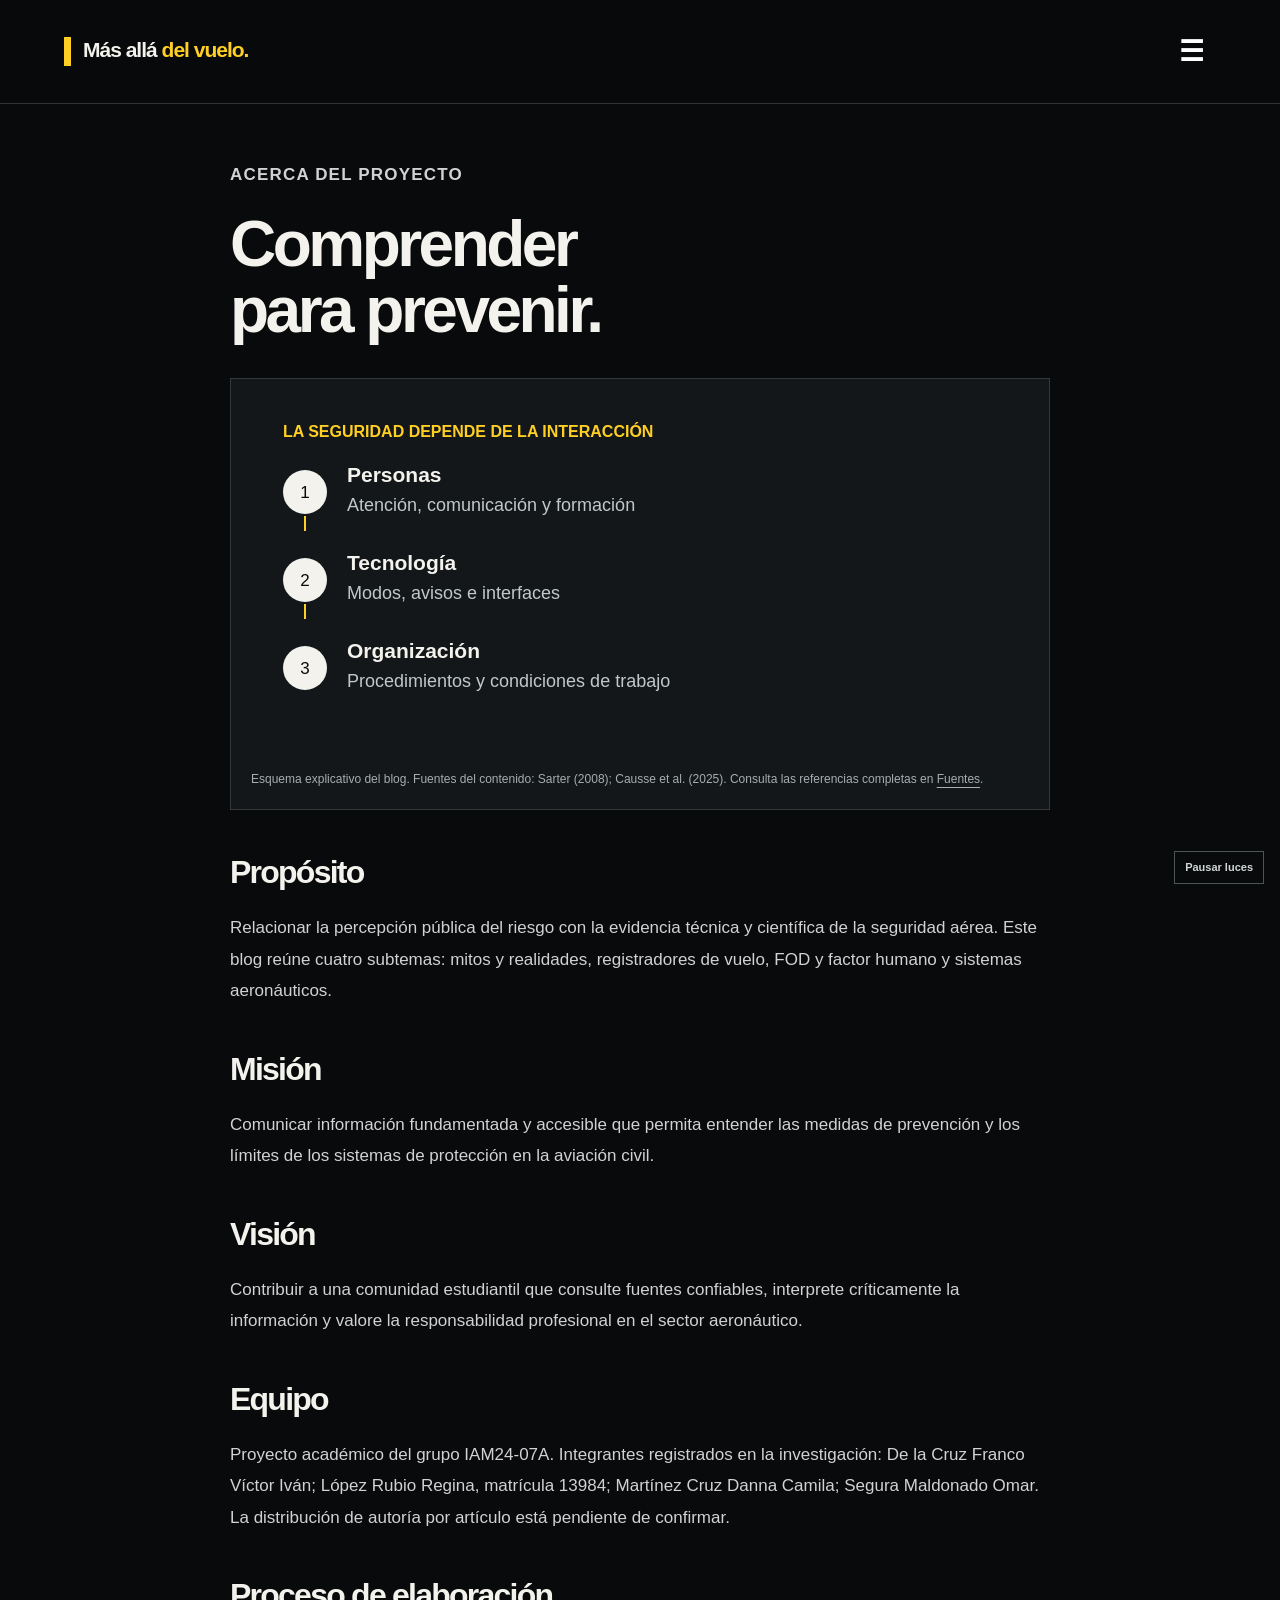
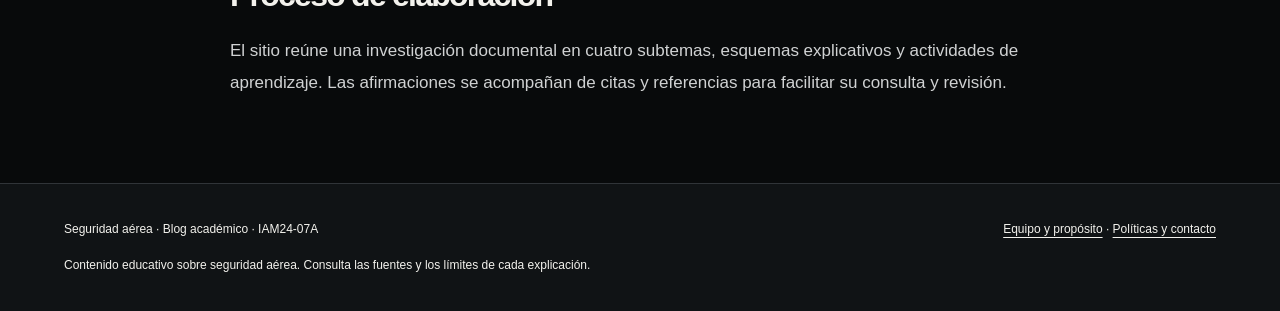
==== acerca.html @ 56900ea2 "Publica nueva base editorial de seguridad aérea con fotografías, actividades e infografía ilustrada" ====
<!doctype html><html lang="es"><head><meta charset="utf-8"><meta name="viewport" content="width=device-width, initial-scale=1"><meta name="description" content="Blog académico sobre seguridad aérea: mitos, registradores, FOD y factor humano."><title>Equipo y propósito · Más allá del vuelo</title><link rel="stylesheet" href="estilos.css"></head><body><div class="ambient" aria-hidden="true"><i style="--left:0%;--duration:17s;--delay:-0s"></i><i style="--left:37%;--duration:18s;--delay:-2s"></i><i style="--left:74%;--duration:19s;--delay:-4s"></i><i style="--left:11%;--duration:20s;--delay:-6s"></i><i style="--left:48%;--duration:21s;--delay:-8s"></i><i style="--left:85%;--duration:22s;--delay:-10s"></i><i style="--left:22%;--duration:23s;--delay:-12s"></i><i style="--left:59%;--duration:24s;--delay:-14s"></i><i style="--left:96%;--duration:25s;--delay:-16s"></i><i style="--left:33%;--duration:17s;--delay:-18s"></i><i style="--left:70%;--duration:18s;--delay:-20s"></i><i style="--left:7%;--duration:19s;--delay:-22s"></i><i style="--left:44%;--duration:20s;--delay:-24s"></i><i style="--left:81%;--duration:21s;--delay:-26s"></i><i style="--left:18%;--duration:22s;--delay:-28s"></i><i style="--left:55%;--duration:23s;--delay:-30s"></i><i style="--left:92%;--duration:24s;--delay:-32s"></i><i style="--left:29%;--duration:25s;--delay:-34s"></i><i style="--left:66%;--duration:17s;--delay:-36s"></i><i style="--left:3%;--duration:18s;--delay:-38s"></i><i style="--left:40%;--duration:19s;--delay:-40s"></i><i style="--left:77%;--duration:20s;--delay:-42s"></i><i style="--left:14%;--duration:21s;--delay:-44s"></i><i style="--left:51%;--duration:22s;--delay:-46s"></i></div><button class="motion-toggle" type="button" aria-pressed="false">Pausar luces</button><a class="skip" href="#contenido">Saltar al contenido</a><div class="top"><header class="wrap"><a class="brand" href="index.html">Más allá<span> del vuelo.</span></a><button class="menu-open" type="button" aria-expanded="false" aria-controls="menu-global" aria-label="Abrir menú">☰</button><dialog id="menu-global" aria-label="Explorar el blog"><button type="button" class="menu-close" aria-label="Cerrar menú">×</button><p class="eyebrow">Explorar / Seguridad aérea</p><nav><a href="index.html">Inicio</a><a href="mitos.html">Mitos y realidades</a><a href="registradores.html">Caja negra</a><a href="fod.html">Prevención de FOD</a><a href="factor-humano.html">Factor humano y sistemas</a><a href="infografia.html">Infografía</a><a href="actividades.html">Actividades</a><a href="fuentes.html">Fuentes</a><a href="acerca.html">Equipo y propósito</a><a href="contacto.html">Contacto</a></nav></dialog></header></div><main id="contenido" class="wrap"><div class="reading"><p class="eyebrow">Acerca del proyecto</p><h1>Comprender<br>para prevenir.</h1><figure class="diagram"><img src="factor-humano-esquema.svg" alt="LA SEGURIDAD DEPENDE DE LA INTERACCIÓN: Personas: Atención, comunicación y formación. Tecnología: Modos, avisos e interfaces. Organización: Procedimientos y condiciones de trabajo." width="760" height="350"><figcaption>Esquema explicativo del blog. Fuentes del contenido: Sarter (2008); Causse et al. (2025). Consulta las referencias completas en <a href="fuentes.html">Fuentes</a>.</figcaption></figure><h2>Propósito</h2><p>Relacionar la percepción pública del riesgo con la evidencia técnica y científica de la seguridad aérea. Este blog reúne cuatro subtemas: mitos y realidades, registradores de vuelo, FOD y factor humano y sistemas aeronáuticos.</p><h2>Misión</h2><p>Comunicar información fundamentada y accesible que permita entender las medidas de prevención y los límites de los sistemas de protección en la aviación civil.</p><h2>Visión</h2><p>Contribuir a una comunidad estudiantil que consulte fuentes confiables, interprete críticamente la información y valore la responsabilidad profesional en el sector aeronáutico.</p><h2>Equipo</h2><p>Proyecto académico del grupo IAM24-07A. Integrantes registrados en la investigación: De la Cruz Franco Víctor Iván; López Rubio Regina, matrícula 13984; Martínez Cruz Danna Camila; Segura Maldonado Omar. La distribución de autoría por artículo está pendiente de confirmar.</p><h2>Proceso de elaboración</h2><p>El sitio reúne una investigación documental en cuatro subtemas, esquemas explicativos y actividades de aprendizaje. Las afirmaciones se acompañan de citas y referencias para facilitar su consulta y revisión.</p></div></main><footer><div class="wrap row"><span>Seguridad aérea · Blog académico · IAM24-07A</span><div><a href="acerca.html">Equipo y propósito</a> · <a href="politicas.html">Políticas y contacto</a></div></div><div class="wrap">Contenido educativo sobre seguridad aérea. Consulta las fuentes y los límites de cada explicación.</div></footer><script src="interaccion.js" defer></script></body></html>
---- estilos.css ----
:root{--ink:#142d3e;--paper:#f7f5ef;--accent:#a3442c;--line:#d7d8d2}*{box-sizing:border-box}html{scroll-behavior:smooth}body{margin:0;background:var(--paper);color:var(--ink);font-family:Arial,sans-serif;line-height:1.75}a{color:inherit;text-underline-offset:4px}a:hover{color:var(--accent)}a:focus-visible,button:focus-visible,summary:focus-visible{outline:3px solid var(--accent);outline-offset:5px}.wrap{width:min(1180px,90%);margin:auto}.top{background:var(--paper);border-top:6px solid var(--ink);border-bottom:1px solid var(--line)}header{display:flex;align-items:center;justify-content:space-between;gap:30px;padding:23px 0}.brand{font:bold 24px Georgia,serif;text-decoration:none;white-space:nowrap}.brand span{color:var(--accent)}nav{display:flex;gap:22px;flex-wrap:wrap;font-size:14px}nav a{text-decoration:none}.hero{display:grid;grid-template-columns:1.15fr 1fr;align-items:center;gap:60px;padding:75px 0}.eyebrow,.meta,.articlemeta{font-size:12px;letter-spacing:.07em}.eyebrow{text-transform:uppercase;color:var(--accent);font-weight:bold}h1,h2,h3{font-family:Georgia,serif;font-weight:normal;line-height:1.13;letter-spacing:-.035em}h1{font-size:clamp(42px,5.8vw,78px);margin:22px 0}h2{font-size:clamp(30px,4vw,46px);margin:22px 0}h3{font-size:29px}.lead{font-size:20px;line-height:1.65;max-width:660px}.btn,button{display:inline-block;border:1px solid var(--ink);background:var(--ink);color:white;padding:12px 20px;text-decoration:none;cursor:pointer;font:inherit}.btn:hover,button:hover{background:var(--accent);color:white;border-color:var(--accent)}.hero-art{background:var(--ink);padding:30px;color:white;border-radius:50% 50% 3px 3px}.hero-art .eyebrow{color:#efb293}.hero-art svg{width:100%;height:auto}.section{padding:55px 0;border-top:1px solid var(--line)}.sectionhead,.row{display:flex;justify-content:space-between;gap:20px;align-items:center}.grid{display:grid;grid-template-columns:repeat(2,1fr);gap:24px}.story{padding:30px;border:1px solid var(--line);background:#fffefa;position:relative}.story h3 a{text-decoration:none}.story .meta{color:var(--accent)}.story p{max-width:450px}.split{display:grid;grid-template-columns:1fr 1fr;gap:70px}.reading{max-width:800px;margin:55px auto 85px}.reading h1{font-size:clamp(40px,5vw,65px)}.reading h2{font-size:32px;margin-top:44px}.reading p{font-size:17px}.articlemeta{padding:15px 0;border-block:1px solid var(--line);color:#50616b}.back{font-size:14px}.diagram{margin:35px 0;background:#eeede5;padding:20px}.diagram svg{width:100%;height:auto;display:block}.caption,figcaption{font-size:12px!important;line-height:1.6;color:#50616b;margin-top:12px}.note{border-left:3px solid var(--accent);padding:15px 20px;background:#eeede5}.exercise,.learning{border:1px solid var(--line);padding:25px;margin:35px 0;background:#fffefa}.exercise label{display:block;padding:12px 0;border-bottom:1px solid var(--line);cursor:pointer}.exercise input{margin-right:10px}.exercise button{margin-top:20px}.feedback{min-height:28px;font-weight:bold}.share{display:flex;gap:12px;align-items:center;flex-wrap:wrap;margin:30px 0}.share button{font-size:14px;padding:8px 14px}.share-status{font-size:13px}footer{border-top:1px solid var(--line);padding:35px 0;background:#e9ebe5;font-size:12px}footer .wrap+.wrap{margin-top:15px}.skip{position:absolute;top:-100px}.skip:focus{top:10px;background:white;padding:10px;z-index:20}img{max-width:100%;height:auto}details{padding:16px;border-bottom:1px solid var(--line)}summary{cursor:pointer;font-weight:bold}.infographic{display:block;width:min(100%,800px);margin:auto}table{width:100%;border-collapse:collapse}td,th{text-align:left;padding:12px;border-bottom:1px solid var(--line)}@media(max-width:750px){header{display:block}nav{margin-top:18px;gap:14px}.hero,.split{grid-template-columns:1fr;gap:30px}.hero{padding:35px 0}.hero-art{max-width:460px;width:100%;margin:auto}.grid{grid-template-columns:1fr}.sectionhead,.row{align-items:flex-start;flex-direction:column}.reading{margin-top:30px}.reading p{font-size:16px}.diagram{padding:10px;margin-inline:0}h1{overflow-wrap:anywhere}.story{padding:24px}}@media(prefers-reduced-motion:reduce){html{scroll-behavior:auto}}
/* Edición nocturna */
:root{--ink:#f3f2ed;--paper:#080a0b;--accent:#ffcf24;--line:#303438}body{background:var(--paper);color:var(--ink)}.top{border-top-color:var(--accent);background:#080a0bed;position:relative;z-index:3}.brand{font-family:Arial,sans-serif;font-size:22px;letter-spacing:-1px}.brand:before{content:'';display:inline-block;width:7px;height:29px;background:var(--accent);vertical-align:middle;margin-right:12px}.brand span{color:#ffcf24}h1,h2,h3{font-family:Arial,sans-serif;font-weight:800;letter-spacing:-.055em}h1{line-height:1.02}nav a:hover{color:var(--accent)}.hero{min-height:650px;position:relative}.hero-art{background:radial-gradient(ellipse,#252b28 0,#0c1114 70%);border:1px solid #373b36;border-radius:0;overflow:hidden;position:relative}.hero-art:before{content:'';position:absolute;inset:20px;border:1px solid #ffcf242b;pointer-events:none}.hero-art svg{filter:drop-shadow(0 0 18px #ffcf2425)}.hero-art .eyebrow{color:var(--accent)}.lead{color:#c7c9c9}.story{background:#101315;border-color:#303438;border-top:3px solid #ffcf24;transition:transform .25s,background .25s}.story:hover{transform:translateY(-5px);background:#191d20}.story h3{font-size:32px}.story .meta{color:var(--accent)}.btn,button{background:var(--accent);border-color:var(--accent);color:#0b0d0e;font-weight:bold}.btn:hover,button:hover{background:#ffe486;border-color:#ffe486;color:#080a0b}.reading h1{max-width:800px}.reading p{color:#d0d2d3}.articlemeta,.caption,figcaption{color:#a7adb0!important}.diagram{background:#131719;border:1px solid #343a3c}.note{background:#161a1c;border-color:var(--accent)}.learning,.exercise{background:#111517;border-color:#343a3c}.exercise label{border-color:#343a3c}input{accent-color:var(--accent)}fieldset{border:0;padding:0}legend{font-weight:bold;font-size:19px;margin-bottom:16px}.feedback{color:var(--accent)!important}footer{background:#101315}.sectionhead .meta{color:#a7adb0}.skip:focus{background:#111;color:#fff}.ambient{position:fixed;inset:0;pointer-events:none;z-index:0;overflow:hidden}.ambient i{position:absolute;bottom:-20px;width:3px;height:3px;border-radius:50%;background:#ffcf24;box-shadow:0 0 12px #ffcf24;opacity:0;animation:drift var(--duration) linear infinite;animation-delay:var(--delay);left:var(--left)}main,footer{position:relative;z-index:1}.motion-toggle{font-size:11px;padding:6px 10px;background:transparent;color:#d2d6d7;border:1px solid #4d5457;position:fixed;bottom:16px;right:16px;z-index:10}.motion-paused .ambient i{animation-play-state:paused}.motion-paused .ambient{opacity:.15}@keyframes drift{0%{transform:translate(0,0);opacity:0}15%{opacity:.5}80%{opacity:.25}100%{transform:translate(60px,-110vh);opacity:0}}@media(prefers-reduced-motion:reduce){.ambient{display:none}.story{transition:none}.story:hover{transform:none}}@media(max-width:750px){.hero{min-height:0}.brand{font-size:21px}.hero-art{padding:22px}.motion-toggle{bottom:9px;right:9px}.reading h1{font-size:42px}}

/* Portada editorial y navegación de la nueva publicación */
.top{border-top:0;border-bottom:1px solid #333}.brand{font-size:21px}.menu-open{background:none;color:#fff;border:0;font-size:28px;padding:4px 12px}.menu-close{position:absolute;right:30px;top:16px;background:none;color:white;border:0;font-size:44px}dialog{margin:0;width:100vw;max-width:none;height:100dvh;max-height:none;border:0;background:#050505;color:white;padding:80px max(6vw,24px);overflow:auto}dialog::backdrop{background:#000}dialog nav{display:flex;flex-direction:column;align-items:flex-start;gap:15px;margin-top:28px}dialog nav a{font-size:clamp(21px,3vw,36px);text-transform:uppercase;letter-spacing:.09em;font-weight:bold;line-height:1.35}body.menu-active{overflow:hidden}.editorial-intro{text-align:center;padding:60px 15px 45px;max-width:850px;margin:auto}.editorial-intro h1{font-size:clamp(42px,6vw,76px);letter-spacing:.02em;text-transform:uppercase}.editorial-intro .lead{margin:20px auto}.yellow-rule{height:5px;width:75px;background:#ffcf24;margin:30px auto}.feature-image{width:100%;height:clamp(280px,45vw,570px);object-fit:cover;display:block}.cover-photo{margin:0}.cover-photo figcaption{padding:8px 0}.stories{display:grid;grid-template-columns:1fr 1fr;gap:50px 35px;padding:40px 0 65px}.news-story{border-bottom:1px solid #333;padding-bottom:25px}.news-story img{display:block;width:100%;height:290px;object-fit:cover}.news-story h2{font-size:32px;line-height:1.2}.news-story h2 a{text-decoration:none}.news-story .eyebrow{margin-top:20px}.read-link{font-size:13px;font-weight:bold;text-transform:uppercase;letter-spacing:.2em}.photo-credit{font-size:11px!important;color:#a8adae!important}.article-photo{margin:25px 0}.article-photo img{width:100%;max-height:470px;object-fit:cover}.feature-banner{background:#ffcf24;color:#080a0b;padding:28px;margin:35px 0}.feature-banner h2{margin:0;font-size:30px}.feature-banner p{margin-bottom:0}.ambient i{opacity:.12}.reading{max-width:820px}.reading p{line-height:1.85}@media(max-width:700px){.stories{grid-template-columns:1fr;gap:38px}.news-story img{height:250px}.editorial-intro{padding:40px 0 20px}.editorial-intro h1{font-size:40px}.news-story h2{font-size:29px}dialog{padding-top:85px}.feature-image{height:290px}}
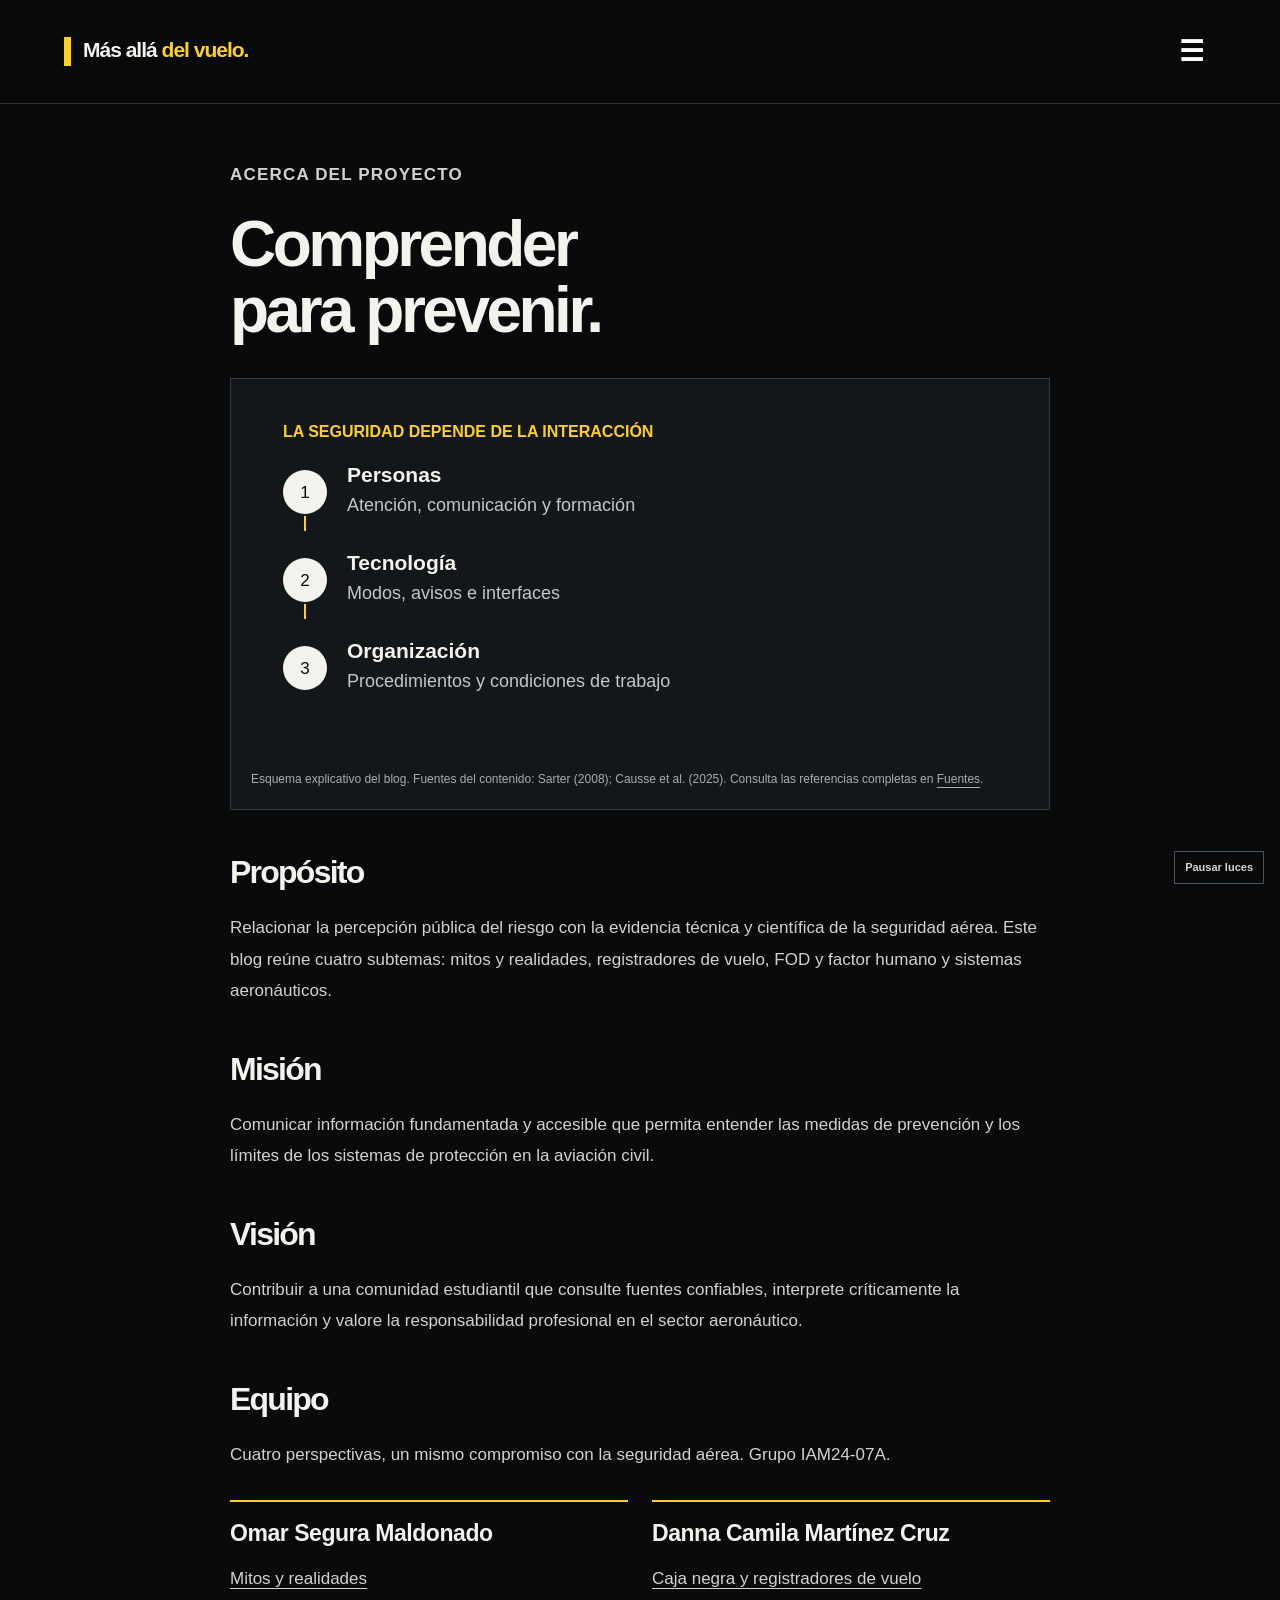
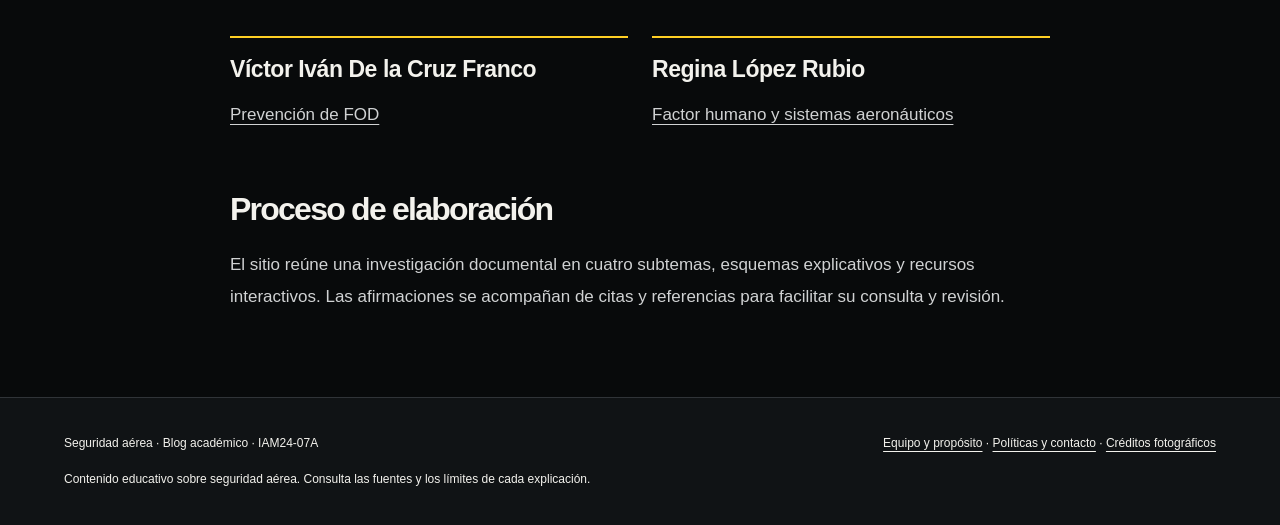
==== commit bfaaf91c: "Ajusta autoría, equipo y pies editoriales; retira Forms y ejercicios y ordena compartir" ====
--- a/acerca.html
+++ b/acerca.html
@@ -1 +1 @@
-<!doctype html><html lang="es"><head><meta charset="utf-8"><meta name="viewport" content="width=device-width, initial-scale=1"><meta name="description" content="Blog académico sobre seguridad aérea: mitos, registradores, FOD y factor humano."><title>Equipo y propósito · Más allá del vuelo</title><link rel="stylesheet" href="estilos.css"></head><body><div class="ambient" aria-hidden="true"><i style="--left:0%;--duration:17s;--delay:-0s"></i><i style="--left:37%;--duration:18s;--delay:-2s"></i><i style="--left:74%;--duration:19s;--delay:-4s"></i><i style="--left:11%;--duration:20s;--delay:-6s"></i><i style="--left:48%;--duration:21s;--delay:-8s"></i><i style="--left:85%;--duration:22s;--delay:-10s"></i><i style="--left:22%;--duration:23s;--delay:-12s"></i><i style="--left:59%;--duration:24s;--delay:-14s"></i><i style="--left:96%;--duration:25s;--delay:-16s"></i><i style="--left:33%;--duration:17s;--delay:-18s"></i><i style="--left:70%;--duration:18s;--delay:-20s"></i><i style="--left:7%;--duration:19s;--delay:-22s"></i><i style="--left:44%;--duration:20s;--delay:-24s"></i><i style="--left:81%;--duration:21s;--delay:-26s"></i><i style="--left:18%;--duration:22s;--delay:-28s"></i><i style="--left:55%;--duration:23s;--delay:-30s"></i><i style="--left:92%;--duration:24s;--delay:-32s"></i><i style="--left:29%;--duration:25s;--delay:-34s"></i><i style="--left:66%;--duration:17s;--delay:-36s"></i><i style="--left:3%;--duration:18s;--delay:-38s"></i><i style="--left:40%;--duration:19s;--delay:-40s"></i><i style="--left:77%;--duration:20s;--delay:-42s"></i><i style="--left:14%;--duration:21s;--delay:-44s"></i><i style="--left:51%;--duration:22s;--delay:-46s"></i></div><button class="motion-toggle" type="button" aria-pressed="false">Pausar luces</button><a class="skip" href="#contenido">Saltar al contenido</a><div class="top"><header class="wrap"><a class="brand" href="index.html">Más allá<span> del vuelo.</span></a><button class="menu-open" type="button" aria-expanded="false" aria-controls="menu-global" aria-label="Abrir menú">☰</button><dialog id="menu-global" aria-label="Explorar el blog"><button type="button" class="menu-close" aria-label="Cerrar menú">×</button><p class="eyebrow">Explorar / Seguridad aérea</p><nav><a href="index.html">Inicio</a><a href="mitos.html">Mitos y realidades</a><a href="registradores.html">Caja negra</a><a href="fod.html">Prevención de FOD</a><a href="factor-humano.html">Factor humano y sistemas</a><a href="infografia.html">Infografía</a><a href="actividades.html">Actividades</a><a href="fuentes.html">Fuentes</a><a href="acerca.html">Equipo y propósito</a><a href="contacto.html">Contacto</a></nav></dialog></header></div><main id="contenido" class="wrap"><div class="reading"><p class="eyebrow">Acerca del proyecto</p><h1>Comprender<br>para prevenir.</h1><figure class="diagram"><img src="factor-humano-esquema.svg" alt="LA SEGURIDAD DEPENDE DE LA INTERACCIÓN: Personas: Atención, comunicación y formación. Tecnología: Modos, avisos e interfaces. Organización: Procedimientos y condiciones de trabajo." width="760" height="350"><figcaption>Esquema explicativo del blog. Fuentes del contenido: Sarter (2008); Causse et al. (2025). Consulta las referencias completas en <a href="fuentes.html">Fuentes</a>.</figcaption></figure><h2>Propósito</h2><p>Relacionar la percepción pública del riesgo con la evidencia técnica y científica de la seguridad aérea. Este blog reúne cuatro subtemas: mitos y realidades, registradores de vuelo, FOD y factor humano y sistemas aeronáuticos.</p><h2>Misión</h2><p>Comunicar información fundamentada y accesible que permita entender las medidas de prevención y los límites de los sistemas de protección en la aviación civil.</p><h2>Visión</h2><p>Contribuir a una comunidad estudiantil que consulte fuentes confiables, interprete críticamente la información y valore la responsabilidad profesional en el sector aeronáutico.</p><h2>Equipo</h2><p>Proyecto académico del grupo IAM24-07A. Integrantes registrados en la investigación: De la Cruz Franco Víctor Iván; López Rubio Regina, matrícula 13984; Martínez Cruz Danna Camila; Segura Maldonado Omar. La distribución de autoría por artículo está pendiente de confirmar.</p><h2>Proceso de elaboración</h2><p>El sitio reúne una investigación documental en cuatro subtemas, esquemas explicativos y actividades de aprendizaje. Las afirmaciones se acompañan de citas y referencias para facilitar su consulta y revisión.</p></div></main><footer><div class="wrap row"><span>Seguridad aérea · Blog académico · IAM24-07A</span><div><a href="acerca.html">Equipo y propósito</a> · <a href="politicas.html">Políticas y contacto</a></div></div><div class="wrap">Contenido educativo sobre seguridad aérea. Consulta las fuentes y los límites de cada explicación.</div></footer><script src="interaccion.js" defer></script></body></html>
+<!doctype html><html lang="es"><head><meta charset="utf-8"><meta name="viewport" content="width=device-width, initial-scale=1"><meta name="description" content="Blog académico sobre seguridad aérea: mitos, registradores, FOD y factor humano."><title>Equipo y propósito · Más allá del vuelo</title><link rel="stylesheet" href="estilos.css"></head><body><div class="ambient" aria-hidden="true"><i style="--left:0%;--duration:17s;--delay:-0s"></i><i style="--left:37%;--duration:18s;--delay:-2s"></i><i style="--left:74%;--duration:19s;--delay:-4s"></i><i style="--left:11%;--duration:20s;--delay:-6s"></i><i style="--left:48%;--duration:21s;--delay:-8s"></i><i style="--left:85%;--duration:22s;--delay:-10s"></i><i style="--left:22%;--duration:23s;--delay:-12s"></i><i style="--left:59%;--duration:24s;--delay:-14s"></i><i style="--left:96%;--duration:25s;--delay:-16s"></i><i style="--left:33%;--duration:17s;--delay:-18s"></i><i style="--left:70%;--duration:18s;--delay:-20s"></i><i style="--left:7%;--duration:19s;--delay:-22s"></i><i style="--left:44%;--duration:20s;--delay:-24s"></i><i style="--left:81%;--duration:21s;--delay:-26s"></i><i style="--left:18%;--duration:22s;--delay:-28s"></i><i style="--left:55%;--duration:23s;--delay:-30s"></i><i style="--left:92%;--duration:24s;--delay:-32s"></i><i style="--left:29%;--duration:25s;--delay:-34s"></i><i style="--left:66%;--duration:17s;--delay:-36s"></i><i style="--left:3%;--duration:18s;--delay:-38s"></i><i style="--left:40%;--duration:19s;--delay:-40s"></i><i style="--left:77%;--duration:20s;--delay:-42s"></i><i style="--left:14%;--duration:21s;--delay:-44s"></i><i style="--left:51%;--duration:22s;--delay:-46s"></i></div><button class="motion-toggle" type="button" aria-pressed="false">Pausar luces</button><a class="skip" href="#contenido">Saltar al contenido</a><div class="top"><header class="wrap"><a class="brand" href="index.html">Más allá<span> del vuelo.</span></a><button class="menu-open" type="button" aria-expanded="false" aria-controls="menu-global" aria-label="Abrir menú">☰</button><dialog id="menu-global" aria-label="Explorar el blog"><button type="button" class="menu-close" aria-label="Cerrar menú">×</button><p class="eyebrow">Explorar / Seguridad aérea</p><nav><a href="index.html">Inicio</a><a href="mitos.html">Mitos y realidades</a><a href="registradores.html">Caja negra</a><a href="fod.html">Prevención de FOD</a><a href="factor-humano.html">Factor humano y sistemas</a><a href="infografia.html">Infografía</a><a href="actividades.html">Recursos</a><a href="fuentes.html">Fuentes</a><a href="acerca.html">Equipo y propósito</a><a href="contacto.html">Contacto</a></nav></dialog></header></div><main id="contenido" class="wrap"><div class="reading"><p class="eyebrow">Acerca del proyecto</p><h1>Comprender<br>para prevenir.</h1><figure class="diagram"><img src="factor-humano-esquema.svg" alt="LA SEGURIDAD DEPENDE DE LA INTERACCIÓN: Personas: Atención, comunicación y formación. Tecnología: Modos, avisos e interfaces. Organización: Procedimientos y condiciones de trabajo." width="760" height="350"><figcaption>Esquema explicativo del blog. Fuentes del contenido: Sarter (2008); Causse et al. (2025). Consulta las referencias completas en <a href="fuentes.html">Fuentes</a>.</figcaption></figure><h2>Propósito</h2><p>Relacionar la percepción pública del riesgo con la evidencia técnica y científica de la seguridad aérea. Este blog reúne cuatro subtemas: mitos y realidades, registradores de vuelo, FOD y factor humano y sistemas aeronáuticos.</p><h2>Misión</h2><p>Comunicar información fundamentada y accesible que permita entender las medidas de prevención y los límites de los sistemas de protección en la aviación civil.</p><h2>Visión</h2><p>Contribuir a una comunidad estudiantil que consulte fuentes confiables, interprete críticamente la información y valore la responsabilidad profesional en el sector aeronáutico.</p><h2>Equipo</h2><p>Cuatro perspectivas, un mismo compromiso con la seguridad aérea. Grupo IAM24-07A.</p><div class="team-list"><div class="team-member"><h3>Omar Segura Maldonado</h3><p><a href="mitos.html">Mitos y realidades</a></p></div><div class="team-member"><h3>Danna Camila Martínez Cruz</h3><p><a href="registradores.html">Caja negra y registradores de vuelo</a></p></div><div class="team-member"><h3>Víctor Iván De la Cruz Franco</h3><p><a href="fod.html">Prevención de FOD</a></p></div><div class="team-member"><h3>Regina López Rubio</h3><p><a href="factor-humano.html">Factor humano y sistemas aeronáuticos</a></p></div></div><h2>Proceso de elaboración</h2><p>El sitio reúne una investigación documental en cuatro subtemas, esquemas explicativos y recursos interactivos. Las afirmaciones se acompañan de citas y referencias para facilitar su consulta y revisión.</p></div></main><footer><div class="wrap row"><span>Seguridad aérea · Blog académico · IAM24-07A</span><div><a href="acerca.html">Equipo y propósito</a> · <a href="politicas.html">Políticas y contacto</a> · <a href="fuentes.html#fotografias">Créditos fotográficos</a></div></div><div class="wrap">Contenido educativo sobre seguridad aérea. Consulta las fuentes y los límites de cada explicación.</div></footer><script src="interaccion.js" defer></script></body></html>
--- a/estilos.css
+++ b/estilos.css
@@ -5,3 +5,17 @@
 
 /* Portada editorial y navegación de la nueva publicación */
 .top{border-top:0;border-bottom:1px solid #333}.brand{font-size:21px}.menu-open{background:none;color:#fff;border:0;font-size:28px;padding:4px 12px}.menu-close{position:absolute;right:30px;top:16px;background:none;color:white;border:0;font-size:44px}dialog{margin:0;width:100vw;max-width:none;height:100dvh;max-height:none;border:0;background:#050505;color:white;padding:80px max(6vw,24px);overflow:auto}dialog::backdrop{background:#000}dialog nav{display:flex;flex-direction:column;align-items:flex-start;gap:15px;margin-top:28px}dialog nav a{font-size:clamp(21px,3vw,36px);text-transform:uppercase;letter-spacing:.09em;font-weight:bold;line-height:1.35}body.menu-active{overflow:hidden}.editorial-intro{text-align:center;padding:60px 15px 45px;max-width:850px;margin:auto}.editorial-intro h1{font-size:clamp(42px,6vw,76px);letter-spacing:.02em;text-transform:uppercase}.editorial-intro .lead{margin:20px auto}.yellow-rule{height:5px;width:75px;background:#ffcf24;margin:30px auto}.feature-image{width:100%;height:clamp(280px,45vw,570px);object-fit:cover;display:block}.cover-photo{margin:0}.cover-photo figcaption{padding:8px 0}.stories{display:grid;grid-template-columns:1fr 1fr;gap:50px 35px;padding:40px 0 65px}.news-story{border-bottom:1px solid #333;padding-bottom:25px}.news-story img{display:block;width:100%;height:290px;object-fit:cover}.news-story h2{font-size:32px;line-height:1.2}.news-story h2 a{text-decoration:none}.news-story .eyebrow{margin-top:20px}.read-link{font-size:13px;font-weight:bold;text-transform:uppercase;letter-spacing:.2em}.photo-credit{font-size:11px!important;color:#a8adae!important}.article-photo{margin:25px 0}.article-photo img{width:100%;max-height:470px;object-fit:cover}.feature-banner{background:#ffcf24;color:#080a0b;padding:28px;margin:35px 0}.feature-banner h2{margin:0;font-size:30px}.feature-banner p{margin-bottom:0}.ambient i{opacity:.12}.reading{max-width:820px}.reading p{line-height:1.85}@media(max-width:700px){.stories{grid-template-columns:1fr;gap:38px}.news-story img{height:250px}.editorial-intro{padding:40px 0 20px}.editorial-intro h1{font-size:40px}.news-story h2{font-size:29px}dialog{padding-top:85px}.feature-image{height:290px}}
+
+/* Autoría y pies de fotografía */
+.articlemeta{border:0;padding:10px 0 20px}
+.reading .article-author{font-size:13px;line-height:1.4;text-transform:uppercase;letter-spacing:.16em;font-weight:700;margin:0 0 7px}
+.article-author a{text-decoration:none;border-bottom:2px solid var(--accent);padding-bottom:3px}
+.reading .article-date{font-size:12px;line-height:1.4;letter-spacing:.1em;text-transform:uppercase;color:#9fa6aa;margin:0}
+.article-photo figcaption{border-left:2px solid #60686e;padding:4px 0 4px 16px;margin-top:18px}
+.reading .photo-caption{font-size:16px!important;line-height:1.65;margin:0 0 15px;color:#cdd1d4}
+.reading .photo-byline{font-size:12px!important;line-height:1.7;letter-spacing:.09em;text-transform:uppercase;margin:0;color:#b2b8bc}
+.photo-byline a{text-decoration:none;border-bottom:1px solid var(--accent)}
+.team-list{display:grid;grid-template-columns:1fr 1fr;gap:24px;margin:30px 0}
+.team-member{border-top:2px solid var(--accent);padding-top:18px}.team-member h3{font-size:23px;margin:0 0 10px;letter-spacing:-.02em}
+.photo-sources li{font-size:14px;line-height:1.6;margin:20px 0}
+@media(max-width:650px){.team-list{grid-template-columns:1fr}.reading .photo-caption{font-size:15px!important}}
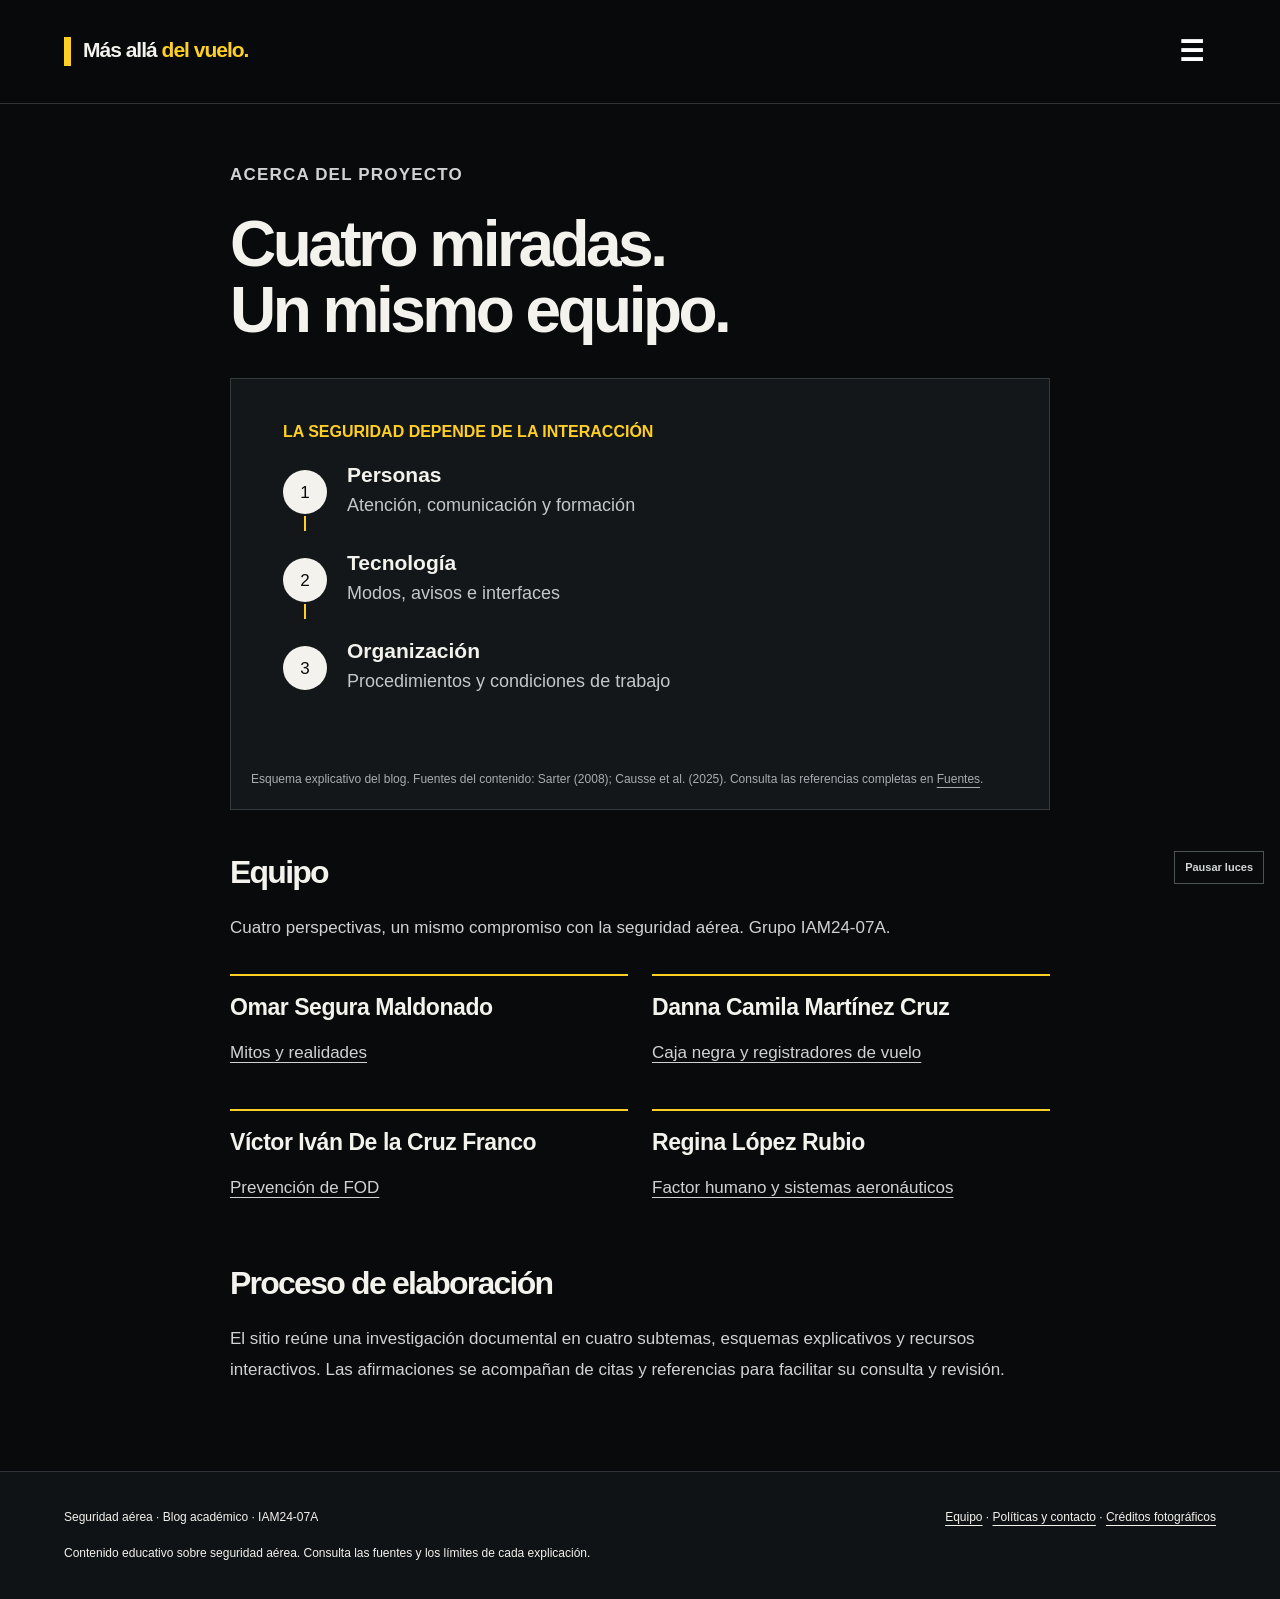
==== commit f4cc3d3f: "Separa propósito, misión y visión y artículos; conserva notas APA y restaura referencias sin cambios" ====
--- a/acerca.html
+++ b/acerca.html
@@ -1 +1 @@
-<!doctype html><html lang="es"><head><meta charset="utf-8"><meta name="viewport" content="width=device-width, initial-scale=1"><meta name="description" content="Blog académico sobre seguridad aérea: mitos, registradores, FOD y factor humano."><title>Equipo y propósito · Más allá del vuelo</title><link rel="stylesheet" href="estilos.css"></head><body><div class="ambient" aria-hidden="true"><i style="--left:0%;--duration:17s;--delay:-0s"></i><i style="--left:37%;--duration:18s;--delay:-2s"></i><i style="--left:74%;--duration:19s;--delay:-4s"></i><i style="--left:11%;--duration:20s;--delay:-6s"></i><i style="--left:48%;--duration:21s;--delay:-8s"></i><i style="--left:85%;--duration:22s;--delay:-10s"></i><i style="--left:22%;--duration:23s;--delay:-12s"></i><i style="--left:59%;--duration:24s;--delay:-14s"></i><i style="--left:96%;--duration:25s;--delay:-16s"></i><i style="--left:33%;--duration:17s;--delay:-18s"></i><i style="--left:70%;--duration:18s;--delay:-20s"></i><i style="--left:7%;--duration:19s;--delay:-22s"></i><i style="--left:44%;--duration:20s;--delay:-24s"></i><i style="--left:81%;--duration:21s;--delay:-26s"></i><i style="--left:18%;--duration:22s;--delay:-28s"></i><i style="--left:55%;--duration:23s;--delay:-30s"></i><i style="--left:92%;--duration:24s;--delay:-32s"></i><i style="--left:29%;--duration:25s;--delay:-34s"></i><i style="--left:66%;--duration:17s;--delay:-36s"></i><i style="--left:3%;--duration:18s;--delay:-38s"></i><i style="--left:40%;--duration:19s;--delay:-40s"></i><i style="--left:77%;--duration:20s;--delay:-42s"></i><i style="--left:14%;--duration:21s;--delay:-44s"></i><i style="--left:51%;--duration:22s;--delay:-46s"></i></div><button class="motion-toggle" type="button" aria-pressed="false">Pausar luces</button><a class="skip" href="#contenido">Saltar al contenido</a><div class="top"><header class="wrap"><a class="brand" href="index.html">Más allá<span> del vuelo.</span></a><button class="menu-open" type="button" aria-expanded="false" aria-controls="menu-global" aria-label="Abrir menú">☰</button><dialog id="menu-global" aria-label="Explorar el blog"><button type="button" class="menu-close" aria-label="Cerrar menú">×</button><p class="eyebrow">Explorar / Seguridad aérea</p><nav><a href="index.html">Inicio</a><a href="mitos.html">Mitos y realidades</a><a href="registradores.html">Caja negra</a><a href="fod.html">Prevención de FOD</a><a href="factor-humano.html">Factor humano y sistemas</a><a href="infografia.html">Infografía</a><a href="actividades.html">Recursos</a><a href="fuentes.html">Fuentes</a><a href="acerca.html">Equipo y propósito</a><a href="contacto.html">Contacto</a></nav></dialog></header></div><main id="contenido" class="wrap"><div class="reading"><p class="eyebrow">Acerca del proyecto</p><h1>Comprender<br>para prevenir.</h1><figure class="diagram"><img src="factor-humano-esquema.svg" alt="LA SEGURIDAD DEPENDE DE LA INTERACCIÓN: Personas: Atención, comunicación y formación. Tecnología: Modos, avisos e interfaces. Organización: Procedimientos y condiciones de trabajo." width="760" height="350"><figcaption>Esquema explicativo del blog. Fuentes del contenido: Sarter (2008); Causse et al. (2025). Consulta las referencias completas en <a href="fuentes.html">Fuentes</a>.</figcaption></figure><h2>Propósito</h2><p>Relacionar la percepción pública del riesgo con la evidencia técnica y científica de la seguridad aérea. Este blog reúne cuatro subtemas: mitos y realidades, registradores de vuelo, FOD y factor humano y sistemas aeronáuticos.</p><h2>Misión</h2><p>Comunicar información fundamentada y accesible que permita entender las medidas de prevención y los límites de los sistemas de protección en la aviación civil.</p><h2>Visión</h2><p>Contribuir a una comunidad estudiantil que consulte fuentes confiables, interprete críticamente la información y valore la responsabilidad profesional en el sector aeronáutico.</p><h2>Equipo</h2><p>Cuatro perspectivas, un mismo compromiso con la seguridad aérea. Grupo IAM24-07A.</p><div class="team-list"><div class="team-member"><h3>Omar Segura Maldonado</h3><p><a href="mitos.html">Mitos y realidades</a></p></div><div class="team-member"><h3>Danna Camila Martínez Cruz</h3><p><a href="registradores.html">Caja negra y registradores de vuelo</a></p></div><div class="team-member"><h3>Víctor Iván De la Cruz Franco</h3><p><a href="fod.html">Prevención de FOD</a></p></div><div class="team-member"><h3>Regina López Rubio</h3><p><a href="factor-humano.html">Factor humano y sistemas aeronáuticos</a></p></div></div><h2>Proceso de elaboración</h2><p>El sitio reúne una investigación documental en cuatro subtemas, esquemas explicativos y recursos interactivos. Las afirmaciones se acompañan de citas y referencias para facilitar su consulta y revisión.</p></div></main><footer><div class="wrap row"><span>Seguridad aérea · Blog académico · IAM24-07A</span><div><a href="acerca.html">Equipo y propósito</a> · <a href="politicas.html">Políticas y contacto</a> · <a href="fuentes.html#fotografias">Créditos fotográficos</a></div></div><div class="wrap">Contenido educativo sobre seguridad aérea. Consulta las fuentes y los límites de cada explicación.</div></footer><script src="interaccion.js" defer></script></body></html>
+<!doctype html><html lang="es"><head><meta charset="utf-8"><meta name="viewport" content="width=device-width, initial-scale=1"><meta name="description" content="Blog académico sobre seguridad aérea: mitos, registradores, FOD y factor humano."><title>Equipo · Más allá del vuelo</title><link rel="stylesheet" href="estilos.css"></head><body><div class="ambient" aria-hidden="true"><i style="--left:0%;--duration:17s;--delay:-0s"></i><i style="--left:37%;--duration:18s;--delay:-2s"></i><i style="--left:74%;--duration:19s;--delay:-4s"></i><i style="--left:11%;--duration:20s;--delay:-6s"></i><i style="--left:48%;--duration:21s;--delay:-8s"></i><i style="--left:85%;--duration:22s;--delay:-10s"></i><i style="--left:22%;--duration:23s;--delay:-12s"></i><i style="--left:59%;--duration:24s;--delay:-14s"></i><i style="--left:96%;--duration:25s;--delay:-16s"></i><i style="--left:33%;--duration:17s;--delay:-18s"></i><i style="--left:70%;--duration:18s;--delay:-20s"></i><i style="--left:7%;--duration:19s;--delay:-22s"></i><i style="--left:44%;--duration:20s;--delay:-24s"></i><i style="--left:81%;--duration:21s;--delay:-26s"></i><i style="--left:18%;--duration:22s;--delay:-28s"></i><i style="--left:55%;--duration:23s;--delay:-30s"></i><i style="--left:92%;--duration:24s;--delay:-32s"></i><i style="--left:29%;--duration:25s;--delay:-34s"></i><i style="--left:66%;--duration:17s;--delay:-36s"></i><i style="--left:3%;--duration:18s;--delay:-38s"></i><i style="--left:40%;--duration:19s;--delay:-40s"></i><i style="--left:77%;--duration:20s;--delay:-42s"></i><i style="--left:14%;--duration:21s;--delay:-44s"></i><i style="--left:51%;--duration:22s;--delay:-46s"></i></div><button class="motion-toggle" type="button" aria-pressed="false">Pausar luces</button><a class="skip" href="#contenido">Saltar al contenido</a><div class="top"><header class="wrap"><a class="brand" href="index.html">Más allá<span> del vuelo.</span></a><button class="menu-open" type="button" aria-expanded="false" aria-controls="menu-global" aria-label="Abrir menú">☰</button><dialog id="menu-global" aria-label="Explorar el blog"><button type="button" class="menu-close" aria-label="Cerrar menú">×</button><p class="eyebrow">Explorar / Seguridad aérea</p><nav><a href="index.html">Inicio</a><a href="mision-vision.html">Misión y visión</a><details class="nav-articles"><summary>Artículos</summary><div><a href="articulos.html">Todos los artículos</a><a href="mitos.html">Mitos y realidades</a><a href="registradores.html">Caja negra</a><a href="fod.html">Prevención de FOD</a><a href="factor-humano.html">Factor humano y sistemas</a></div></details><a href="infografia.html">Infografía</a><a href="actividades.html">Recursos</a><a href="fuentes.html">Fuentes</a><a href="acerca.html">Equipo</a><a href="contacto.html">Contacto</a></nav></dialog></header></div><main id="contenido" class="wrap"><div class="reading"><p class="eyebrow">Acerca del proyecto</p><h1>Cuatro miradas.<br>Un mismo equipo.</h1><figure class="diagram"><img src="factor-humano-esquema.svg" alt="LA SEGURIDAD DEPENDE DE LA INTERACCIÓN: Personas: Atención, comunicación y formación. Tecnología: Modos, avisos e interfaces. Organización: Procedimientos y condiciones de trabajo." width="760" height="350"><figcaption>Esquema explicativo del blog. Fuentes del contenido: Sarter (2008); Causse et al. (2025). Consulta las referencias completas en <a href="fuentes.html">Fuentes</a>.</figcaption></figure><h2>Equipo</h2><p>Cuatro perspectivas, un mismo compromiso con la seguridad aérea. Grupo IAM24-07A.</p><div class="team-list"><div class="team-member"><h3>Omar Segura Maldonado</h3><p><a href="mitos.html">Mitos y realidades</a></p></div><div class="team-member"><h3>Danna Camila Martínez Cruz</h3><p><a href="registradores.html">Caja negra y registradores de vuelo</a></p></div><div class="team-member"><h3>Víctor Iván De la Cruz Franco</h3><p><a href="fod.html">Prevención de FOD</a></p></div><div class="team-member"><h3>Regina López Rubio</h3><p><a href="factor-humano.html">Factor humano y sistemas aeronáuticos</a></p></div></div><h2>Proceso de elaboración</h2><p>El sitio reúne una investigación documental en cuatro subtemas, esquemas explicativos y recursos interactivos. Las afirmaciones se acompañan de citas y referencias para facilitar su consulta y revisión.</p></div></main><footer><div class="wrap row"><span>Seguridad aérea · Blog académico · IAM24-07A</span><div><a href="acerca.html">Equipo</a> · <a href="politicas.html">Políticas y contacto</a> · <a href="fuentes.html#fotografias">Créditos fotográficos</a></div></div><div class="wrap">Contenido educativo sobre seguridad aérea. Consulta las fuentes y los límites de cada explicación.</div></footer><script src="interaccion.js" defer></script></body></html>
--- a/estilos.css
+++ b/estilos.css
@@ -19,3 +19,18 @@
 .team-member{border-top:2px solid var(--accent);padding-top:18px}.team-member h3{font-size:23px;margin:0 0 10px;letter-spacing:-.02em}
 .photo-sources li{font-size:14px;line-height:1.6;margin:20px 0}
 @media(max-width:650px){.team-list{grid-template-columns:1fr}.reading .photo-caption{font-size:15px!important}}
+
+/* Notas de atribución de fotografías */
+.article-photo .apa-photo-note{font-size:13px!important;line-height:1.75;color:#b5bcc1!important;border-left:2px solid #60686e;padding:8px 0 8px 16px;margin-top:16px;letter-spacing:0;text-transform:none}
+.apa-photo-note a{text-decoration:none;border-bottom:1px solid var(--accent)}
+.apa-photo-references{list-style:none;padding-left:28px}.apa-photo-references li{text-indent:-28px;font-size:14px;line-height:1.8;margin:20px 0;overflow-wrap:anywhere}
+
+/* Propósito, artículos y navegación por categorías */
+.purpose-intro{max-width:820px;margin:0 auto 38px}.purpose-intro h2{font-size:clamp(30px,4vw,45px)}.purpose-intro p{font-size:18px;line-height:1.8;color:#cdd1d4}
+.purpose-photo{margin:0}.purpose-photo img{width:100%;height:clamp(260px,43vw,520px);object-fit:cover;display:block}
+.topic-intros{display:grid;grid-template-columns:1fr 1fr;gap:30px 45px;margin:36px 0}.topic-intros h3{font-size:26px;margin-bottom:12px}.topic-intros h3 a{text-decoration:none}.topic-intros p{color:#cdd1d4;line-height:1.8}
+dialog .nav-articles{padding:0;border:0;width:100%;margin:0}dialog .nav-articles summary{font-size:clamp(21px,3vw,36px);text-transform:uppercase;letter-spacing:.09em;font-weight:bold;line-height:1.35;cursor:pointer}
+dialog .nav-articles summary::marker{color:var(--accent)}dialog .nav-articles>div{display:flex;flex-direction:column;gap:14px;border-left:2px solid var(--accent);margin:18px 0 14px 8px;padding:5px 0 5px 22px}dialog .nav-articles a{font-size:clamp(16px,2vw,22px);letter-spacing:.04em}
+.article-photo .apa-photo-reference{font-size:13px!important;line-height:1.75;color:#b5bcc1!important;border-left:2px solid #60686e;padding:8px 0 8px 16px;margin-top:16px;letter-spacing:0;text-transform:none}
+.apa-photo-reference a{text-decoration:none;border-bottom:1px solid var(--accent)}
+@media(max-width:650px){.topic-intros{grid-template-columns:1fr;gap:20px}.purpose-intro p{font-size:16px}.purpose-intro{margin-bottom:25px}}
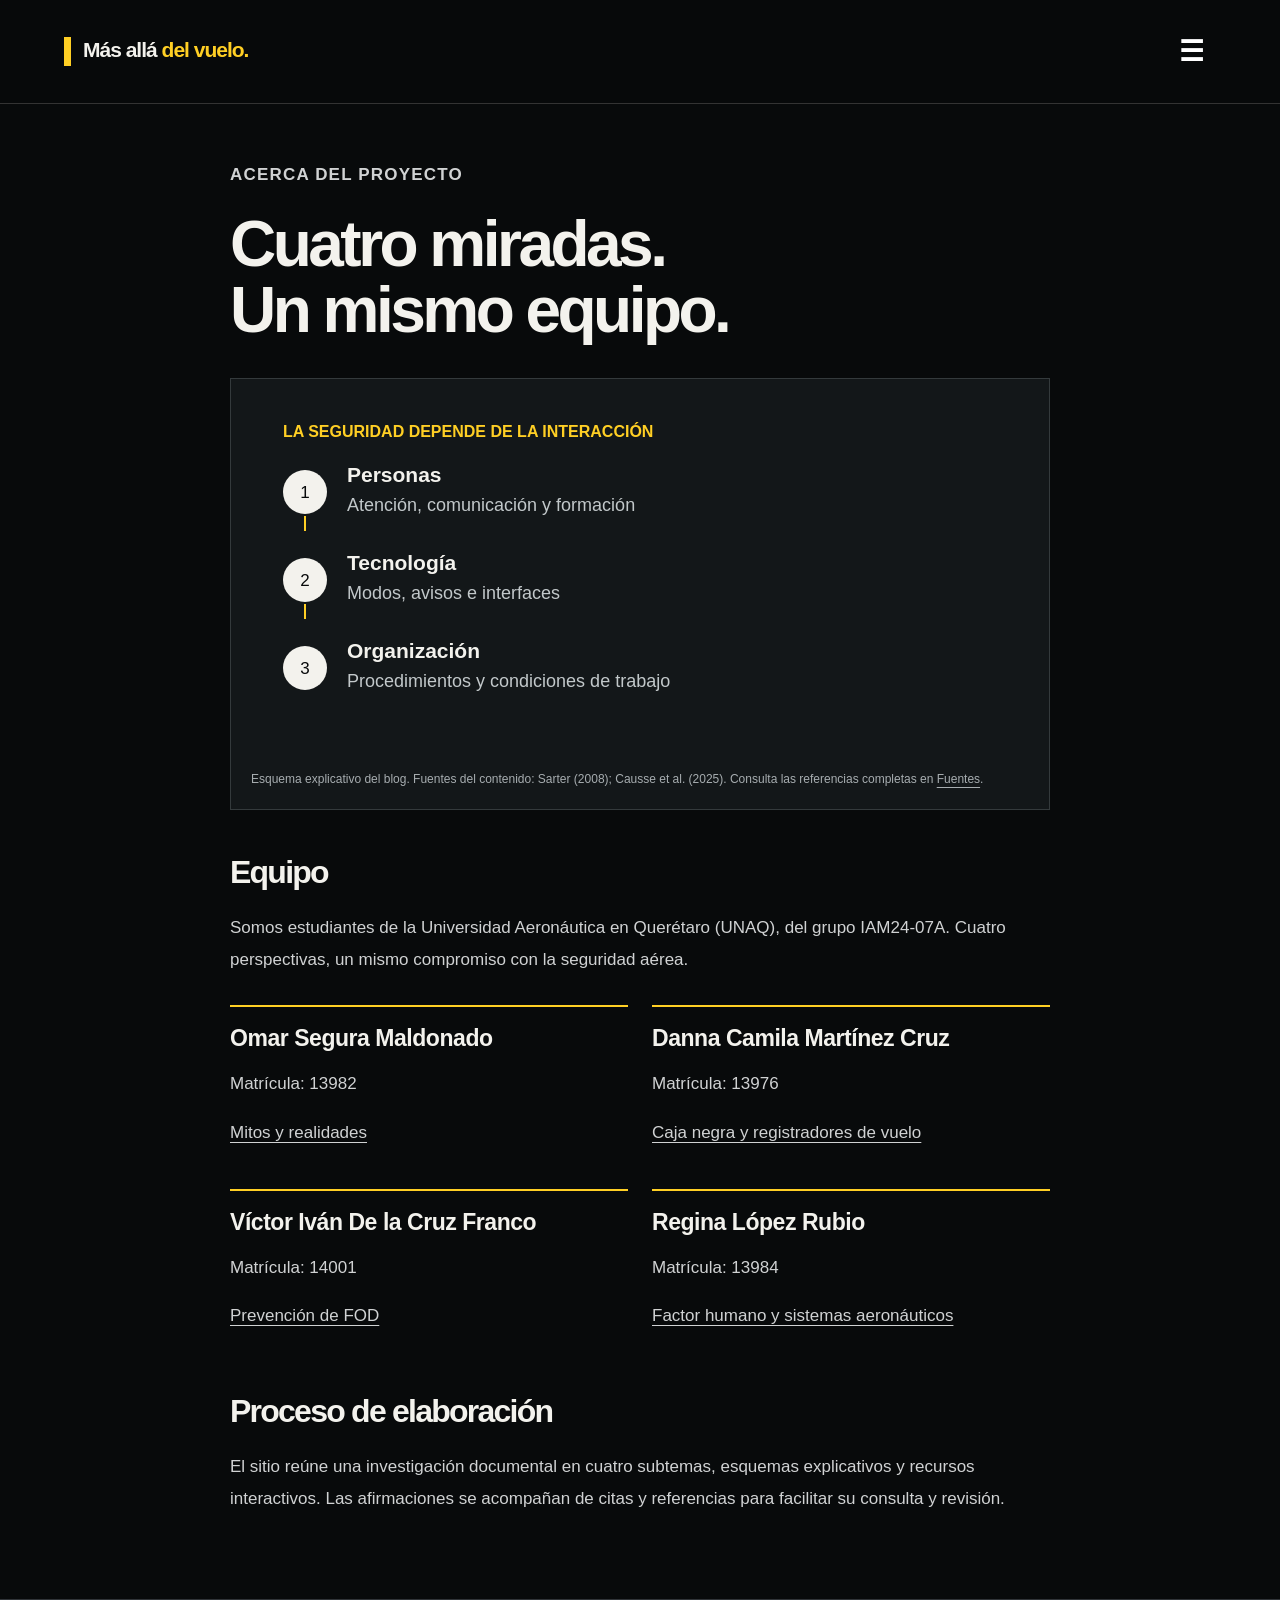
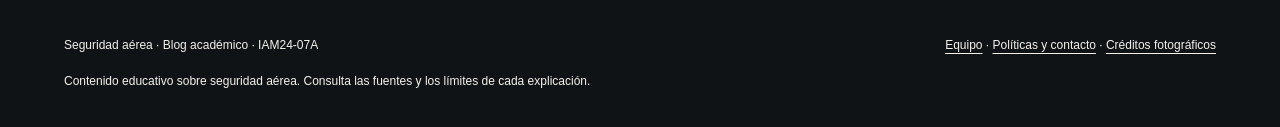
==== commit a869c0b2: "Actualiza equipo UNAQ y matrículas, retira pausa de luces y texto adicional del avión" ====
--- a/acerca.html
+++ b/acerca.html
@@ -1 +1 @@
-<!doctype html><html lang="es"><head><meta charset="utf-8"><meta name="viewport" content="width=device-width, initial-scale=1"><meta name="description" content="Blog académico sobre seguridad aérea: mitos, registradores, FOD y factor humano."><title>Equipo · Más allá del vuelo</title><link rel="stylesheet" href="estilos.css"></head><body><div class="ambient" aria-hidden="true"><i style="--left:0%;--duration:17s;--delay:-0s"></i><i style="--left:37%;--duration:18s;--delay:-2s"></i><i style="--left:74%;--duration:19s;--delay:-4s"></i><i style="--left:11%;--duration:20s;--delay:-6s"></i><i style="--left:48%;--duration:21s;--delay:-8s"></i><i style="--left:85%;--duration:22s;--delay:-10s"></i><i style="--left:22%;--duration:23s;--delay:-12s"></i><i style="--left:59%;--duration:24s;--delay:-14s"></i><i style="--left:96%;--duration:25s;--delay:-16s"></i><i style="--left:33%;--duration:17s;--delay:-18s"></i><i style="--left:70%;--duration:18s;--delay:-20s"></i><i style="--left:7%;--duration:19s;--delay:-22s"></i><i style="--left:44%;--duration:20s;--delay:-24s"></i><i style="--left:81%;--duration:21s;--delay:-26s"></i><i style="--left:18%;--duration:22s;--delay:-28s"></i><i style="--left:55%;--duration:23s;--delay:-30s"></i><i style="--left:92%;--duration:24s;--delay:-32s"></i><i style="--left:29%;--duration:25s;--delay:-34s"></i><i style="--left:66%;--duration:17s;--delay:-36s"></i><i style="--left:3%;--duration:18s;--delay:-38s"></i><i style="--left:40%;--duration:19s;--delay:-40s"></i><i style="--left:77%;--duration:20s;--delay:-42s"></i><i style="--left:14%;--duration:21s;--delay:-44s"></i><i style="--left:51%;--duration:22s;--delay:-46s"></i></div><button class="motion-toggle" type="button" aria-pressed="false">Pausar luces</button><a class="skip" href="#contenido">Saltar al contenido</a><div class="top"><header class="wrap"><a class="brand" href="index.html">Más allá<span> del vuelo.</span></a><button class="menu-open" type="button" aria-expanded="false" aria-controls="menu-global" aria-label="Abrir menú">☰</button><dialog id="menu-global" aria-label="Explorar el blog"><button type="button" class="menu-close" aria-label="Cerrar menú">×</button><p class="eyebrow">Explorar / Seguridad aérea</p><nav><a href="index.html">Inicio</a><a href="mision-vision.html">Misión y visión</a><details class="nav-articles"><summary>Artículos</summary><div><a href="articulos.html">Todos los artículos</a><a href="mitos.html">Mitos y realidades</a><a href="registradores.html">Caja negra</a><a href="fod.html">Prevención de FOD</a><a href="factor-humano.html">Factor humano y sistemas</a></div></details><a href="infografia.html">Infografía</a><a href="actividades.html">Recursos</a><a href="fuentes.html">Fuentes</a><a href="acerca.html">Equipo</a><a href="contacto.html">Contacto</a></nav></dialog></header></div><main id="contenido" class="wrap"><div class="reading"><p class="eyebrow">Acerca del proyecto</p><h1>Cuatro miradas.<br>Un mismo equipo.</h1><figure class="diagram"><img src="factor-humano-esquema.svg" alt="LA SEGURIDAD DEPENDE DE LA INTERACCIÓN: Personas: Atención, comunicación y formación. Tecnología: Modos, avisos e interfaces. Organización: Procedimientos y condiciones de trabajo." width="760" height="350"><figcaption>Esquema explicativo del blog. Fuentes del contenido: Sarter (2008); Causse et al. (2025). Consulta las referencias completas en <a href="fuentes.html">Fuentes</a>.</figcaption></figure><h2>Equipo</h2><p>Cuatro perspectivas, un mismo compromiso con la seguridad aérea. Grupo IAM24-07A.</p><div class="team-list"><div class="team-member"><h3>Omar Segura Maldonado</h3><p><a href="mitos.html">Mitos y realidades</a></p></div><div class="team-member"><h3>Danna Camila Martínez Cruz</h3><p><a href="registradores.html">Caja negra y registradores de vuelo</a></p></div><div class="team-member"><h3>Víctor Iván De la Cruz Franco</h3><p><a href="fod.html">Prevención de FOD</a></p></div><div class="team-member"><h3>Regina López Rubio</h3><p><a href="factor-humano.html">Factor humano y sistemas aeronáuticos</a></p></div></div><h2>Proceso de elaboración</h2><p>El sitio reúne una investigación documental en cuatro subtemas, esquemas explicativos y recursos interactivos. Las afirmaciones se acompañan de citas y referencias para facilitar su consulta y revisión.</p></div></main><footer><div class="wrap row"><span>Seguridad aérea · Blog académico · IAM24-07A</span><div><a href="acerca.html">Equipo</a> · <a href="politicas.html">Políticas y contacto</a> · <a href="fuentes.html#fotografias">Créditos fotográficos</a></div></div><div class="wrap">Contenido educativo sobre seguridad aérea. Consulta las fuentes y los límites de cada explicación.</div></footer><script src="interaccion.js" defer></script></body></html>
+<!doctype html><html lang="es"><head><meta charset="utf-8"><meta name="viewport" content="width=device-width, initial-scale=1"><meta name="description" content="Blog académico sobre seguridad aérea: mitos, registradores, FOD y factor humano."><title>Equipo · Más allá del vuelo</title><link rel="stylesheet" href="estilos.css"></head><body><div class="ambient" aria-hidden="true"><i style="--left:0%;--duration:17s;--delay:-0s"></i><i style="--left:37%;--duration:18s;--delay:-2s"></i><i style="--left:74%;--duration:19s;--delay:-4s"></i><i style="--left:11%;--duration:20s;--delay:-6s"></i><i style="--left:48%;--duration:21s;--delay:-8s"></i><i style="--left:85%;--duration:22s;--delay:-10s"></i><i style="--left:22%;--duration:23s;--delay:-12s"></i><i style="--left:59%;--duration:24s;--delay:-14s"></i><i style="--left:96%;--duration:25s;--delay:-16s"></i><i style="--left:33%;--duration:17s;--delay:-18s"></i><i style="--left:70%;--duration:18s;--delay:-20s"></i><i style="--left:7%;--duration:19s;--delay:-22s"></i><i style="--left:44%;--duration:20s;--delay:-24s"></i><i style="--left:81%;--duration:21s;--delay:-26s"></i><i style="--left:18%;--duration:22s;--delay:-28s"></i><i style="--left:55%;--duration:23s;--delay:-30s"></i><i style="--left:92%;--duration:24s;--delay:-32s"></i><i style="--left:29%;--duration:25s;--delay:-34s"></i><i style="--left:66%;--duration:17s;--delay:-36s"></i><i style="--left:3%;--duration:18s;--delay:-38s"></i><i style="--left:40%;--duration:19s;--delay:-40s"></i><i style="--left:77%;--duration:20s;--delay:-42s"></i><i style="--left:14%;--duration:21s;--delay:-44s"></i><i style="--left:51%;--duration:22s;--delay:-46s"></i></div><a class="skip" href="#contenido">Saltar al contenido</a><div class="top"><header class="wrap"><a class="brand" href="index.html">Más allá<span> del vuelo.</span></a><button class="menu-open" type="button" aria-expanded="false" aria-controls="menu-global" aria-label="Abrir menú">☰</button><dialog id="menu-global" aria-label="Explorar el blog"><button type="button" class="menu-close" aria-label="Cerrar menú">×</button><p class="eyebrow">Explorar / Seguridad aérea</p><nav><a href="index.html">Inicio</a><a href="mision-vision.html">Misión y visión</a><details class="nav-articles"><summary>Artículos</summary><div><a href="articulos.html">Todos los artículos</a><a href="mitos.html">Mitos y realidades</a><a href="registradores.html">Caja negra</a><a href="fod.html">Prevención de FOD</a><a href="factor-humano.html">Factor humano y sistemas</a></div></details><a href="infografia.html">Infografía</a><a href="actividades.html">Recursos</a><a href="fuentes.html">Fuentes</a><a href="acerca.html">Equipo</a><a href="contacto.html">Contacto</a></nav></dialog></header></div><main id="contenido" class="wrap"><div class="reading"><p class="eyebrow">Acerca del proyecto</p><h1>Cuatro miradas.<br>Un mismo equipo.</h1><figure class="diagram"><img src="factor-humano-esquema.svg" alt="LA SEGURIDAD DEPENDE DE LA INTERACCIÓN: Personas: Atención, comunicación y formación. Tecnología: Modos, avisos e interfaces. Organización: Procedimientos y condiciones de trabajo." width="760" height="350"><figcaption>Esquema explicativo del blog. Fuentes del contenido: Sarter (2008); Causse et al. (2025). Consulta las referencias completas en <a href="fuentes.html">Fuentes</a>.</figcaption></figure><h2>Equipo</h2><p>Somos estudiantes de la Universidad Aeronáutica en Querétaro (UNAQ), del grupo IAM24-07A. Cuatro perspectivas, un mismo compromiso con la seguridad aérea.</p><div class="team-list"><div class="team-member"><h3>Omar Segura Maldonado</h3><p class="team-id">Matrícula: 13982</p><p><a href="mitos.html">Mitos y realidades</a></p></div><div class="team-member"><h3>Danna Camila Martínez Cruz</h3><p class="team-id">Matrícula: 13976</p><p><a href="registradores.html">Caja negra y registradores de vuelo</a></p></div><div class="team-member"><h3>Víctor Iván De la Cruz Franco</h3><p class="team-id">Matrícula: 14001</p><p><a href="fod.html">Prevención de FOD</a></p></div><div class="team-member"><h3>Regina López Rubio</h3><p class="team-id">Matrícula: 13984</p><p><a href="factor-humano.html">Factor humano y sistemas aeronáuticos</a></p></div></div><h2>Proceso de elaboración</h2><p>El sitio reúne una investigación documental en cuatro subtemas, esquemas explicativos y recursos interactivos. Las afirmaciones se acompañan de citas y referencias para facilitar su consulta y revisión.</p></div></main><footer><div class="wrap row"><span>Seguridad aérea · Blog académico · IAM24-07A</span><div><a href="acerca.html">Equipo</a> · <a href="politicas.html">Políticas y contacto</a> · <a href="fuentes.html#fotografias">Créditos fotográficos</a></div></div><div class="wrap">Contenido educativo sobre seguridad aérea. Consulta las fuentes y los límites de cada explicación.</div></footer><script src="interaccion.js" defer></script></body></html>
--- a/estilos.css
+++ b/estilos.css
@@ -34,3 +34,11 @@
 .article-photo .apa-photo-reference{font-size:13px!important;line-height:1.75;color:#b5bcc1!important;border-left:2px solid #60686e;padding:8px 0 8px 16px;margin-top:16px;letter-spacing:0;text-transform:none}
 .apa-photo-reference a{text-decoration:none;border-bottom:1px solid var(--accent)}
 @media(max-width:650px){.topic-intros{grid-template-columns:1fr;gap:20px}.purpose-intro p{font-size:16px}.purpose-intro{margin-bottom:25px}}
+
+/* Reto FOD: recurso con puntuación compartida */
+.fod-game-section{margin:65px 0 40px;padding-top:30px;border-top:2px solid var(--accent)}.fod-game-section h2{font-size:clamp(32px,4vw,48px)}.fod-game-frame{width:calc(100vw - 80px);max-width:1250px;margin:28px 0 22px;position:relative;left:50%;transform:translateX(-50%);border:1px solid #384748;border-radius:10px;overflow:hidden;background:#0a1418}.fod-game-frame iframe{display:block;width:100%;height:930px;border:0}.reading .fod-game-privacy{font-size:12px;line-height:1.75;color:#b0bbb7}.fod-game-section .btn{margin:5px 0 12px}@media(max-width:650px){.fod-game-frame{width:calc(100vw - 28px)}.fod-game-frame iframe{height:1080px}.fod-game-section{margin-top:40px}}
+
+/* Cuestionario exclusivo de factor humano */
+.human-quiz{margin:65px 0 40px;padding-top:30px;border-top:2px solid var(--accent)}.human-quiz h2{font-size:clamp(32px,4vw,48px)}.human-form-consent{background:#131919;border:1px solid #4c5140;padding:24px;margin:25px 0;border-radius:6px}.human-form-consent p{font-size:14px;line-height:1.8;color:#c0c7be}.human-form-consent label{display:flex;gap:12px;align-items:flex-start;font-size:14px;line-height:1.7}.human-form-consent input{width:19px;height:19px;flex-shrink:0;margin-top:3px;accent-color:var(--accent)}.human-form-consent .btn{margin-top:23px}.human-form-frame{border:1px solid #67633a;border-radius:8px;overflow:hidden;background:#f6f6f6;margin:28px 0}.human-form-frame[hidden]{display:none}.human-form-frame iframe{display:block;width:100%;border:0;height:3300px}@media(max-width:650px){.human-form-frame iframe{height:4100px}.human-form-consent{padding:18px}.human-quiz{margin-top:40px}}
+
+.human-form-banner{display:block;width:100%;height:auto;border-bottom:3px solid var(--accent)}
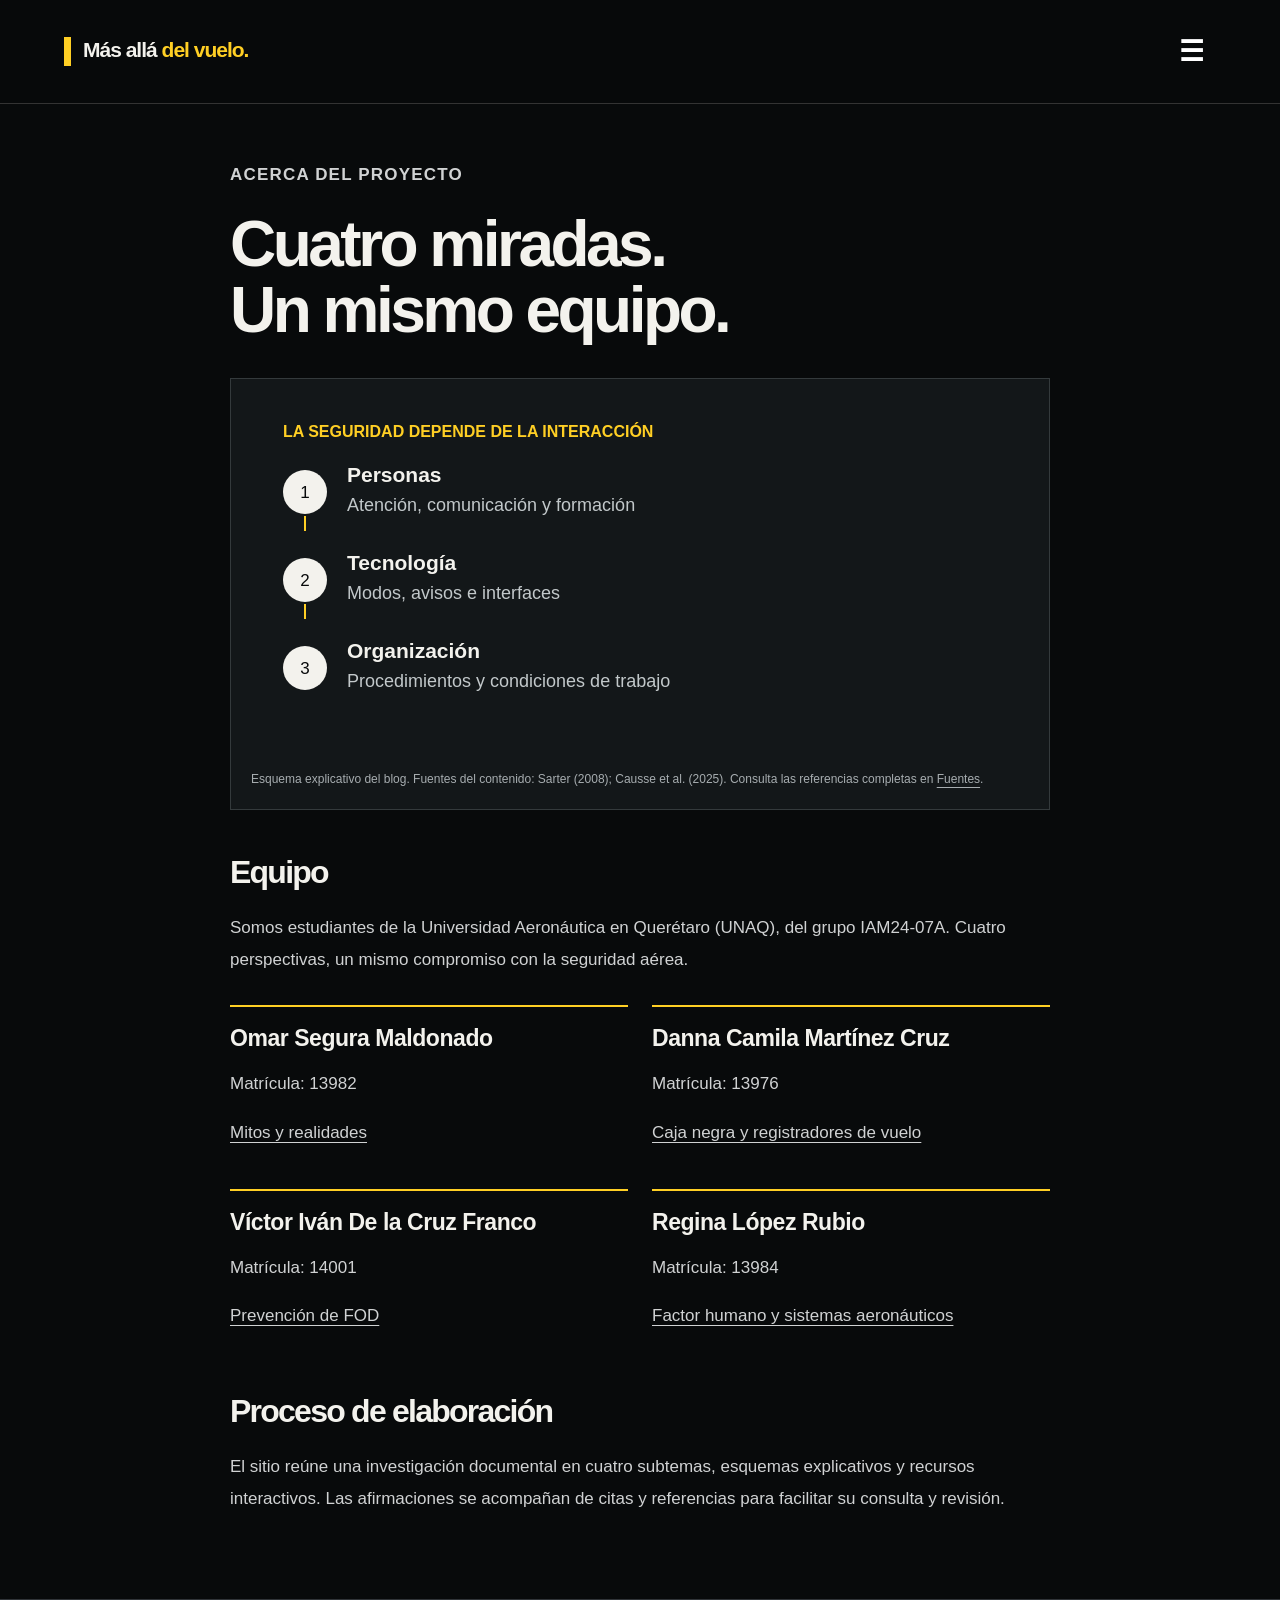
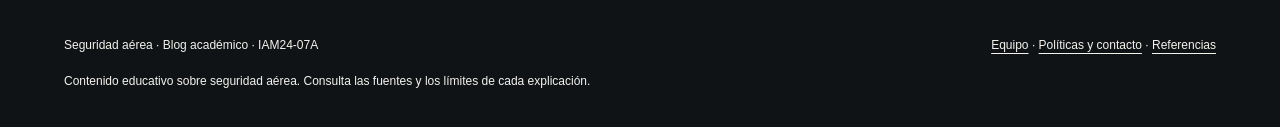
==== commit 41529e69: "Unifica referencias de artículos, recursos y fotografías en una sola lista" ====
--- a/acerca.html
+++ b/acerca.html
@@ -1 +1 @@
-<!doctype html><html lang="es"><head><meta charset="utf-8"><meta name="viewport" content="width=device-width, initial-scale=1"><meta name="description" content="Blog académico sobre seguridad aérea: mitos, registradores, FOD y factor humano."><title>Equipo · Más allá del vuelo</title><link rel="stylesheet" href="estilos.css"></head><body><div class="ambient" aria-hidden="true"><i style="--left:0%;--duration:17s;--delay:-0s"></i><i style="--left:37%;--duration:18s;--delay:-2s"></i><i style="--left:74%;--duration:19s;--delay:-4s"></i><i style="--left:11%;--duration:20s;--delay:-6s"></i><i style="--left:48%;--duration:21s;--delay:-8s"></i><i style="--left:85%;--duration:22s;--delay:-10s"></i><i style="--left:22%;--duration:23s;--delay:-12s"></i><i style="--left:59%;--duration:24s;--delay:-14s"></i><i style="--left:96%;--duration:25s;--delay:-16s"></i><i style="--left:33%;--duration:17s;--delay:-18s"></i><i style="--left:70%;--duration:18s;--delay:-20s"></i><i style="--left:7%;--duration:19s;--delay:-22s"></i><i style="--left:44%;--duration:20s;--delay:-24s"></i><i style="--left:81%;--duration:21s;--delay:-26s"></i><i style="--left:18%;--duration:22s;--delay:-28s"></i><i style="--left:55%;--duration:23s;--delay:-30s"></i><i style="--left:92%;--duration:24s;--delay:-32s"></i><i style="--left:29%;--duration:25s;--delay:-34s"></i><i style="--left:66%;--duration:17s;--delay:-36s"></i><i style="--left:3%;--duration:18s;--delay:-38s"></i><i style="--left:40%;--duration:19s;--delay:-40s"></i><i style="--left:77%;--duration:20s;--delay:-42s"></i><i style="--left:14%;--duration:21s;--delay:-44s"></i><i style="--left:51%;--duration:22s;--delay:-46s"></i></div><a class="skip" href="#contenido">Saltar al contenido</a><div class="top"><header class="wrap"><a class="brand" href="index.html">Más allá<span> del vuelo.</span></a><button class="menu-open" type="button" aria-expanded="false" aria-controls="menu-global" aria-label="Abrir menú">☰</button><dialog id="menu-global" aria-label="Explorar el blog"><button type="button" class="menu-close" aria-label="Cerrar menú">×</button><p class="eyebrow">Explorar / Seguridad aérea</p><nav><a href="index.html">Inicio</a><a href="mision-vision.html">Misión y visión</a><details class="nav-articles"><summary>Artículos</summary><div><a href="articulos.html">Todos los artículos</a><a href="mitos.html">Mitos y realidades</a><a href="registradores.html">Caja negra</a><a href="fod.html">Prevención de FOD</a><a href="factor-humano.html">Factor humano y sistemas</a></div></details><a href="infografia.html">Infografía</a><a href="actividades.html">Recursos</a><a href="fuentes.html">Fuentes</a><a href="acerca.html">Equipo</a><a href="contacto.html">Contacto</a></nav></dialog></header></div><main id="contenido" class="wrap"><div class="reading"><p class="eyebrow">Acerca del proyecto</p><h1>Cuatro miradas.<br>Un mismo equipo.</h1><figure class="diagram"><img src="factor-humano-esquema.svg" alt="LA SEGURIDAD DEPENDE DE LA INTERACCIÓN: Personas: Atención, comunicación y formación. Tecnología: Modos, avisos e interfaces. Organización: Procedimientos y condiciones de trabajo." width="760" height="350"><figcaption>Esquema explicativo del blog. Fuentes del contenido: Sarter (2008); Causse et al. (2025). Consulta las referencias completas en <a href="fuentes.html">Fuentes</a>.</figcaption></figure><h2>Equipo</h2><p>Somos estudiantes de la Universidad Aeronáutica en Querétaro (UNAQ), del grupo IAM24-07A. Cuatro perspectivas, un mismo compromiso con la seguridad aérea.</p><div class="team-list"><div class="team-member"><h3>Omar Segura Maldonado</h3><p class="team-id">Matrícula: 13982</p><p><a href="mitos.html">Mitos y realidades</a></p></div><div class="team-member"><h3>Danna Camila Martínez Cruz</h3><p class="team-id">Matrícula: 13976</p><p><a href="registradores.html">Caja negra y registradores de vuelo</a></p></div><div class="team-member"><h3>Víctor Iván De la Cruz Franco</h3><p class="team-id">Matrícula: 14001</p><p><a href="fod.html">Prevención de FOD</a></p></div><div class="team-member"><h3>Regina López Rubio</h3><p class="team-id">Matrícula: 13984</p><p><a href="factor-humano.html">Factor humano y sistemas aeronáuticos</a></p></div></div><h2>Proceso de elaboración</h2><p>El sitio reúne una investigación documental en cuatro subtemas, esquemas explicativos y recursos interactivos. Las afirmaciones se acompañan de citas y referencias para facilitar su consulta y revisión.</p></div></main><footer><div class="wrap row"><span>Seguridad aérea · Blog académico · IAM24-07A</span><div><a href="acerca.html">Equipo</a> · <a href="politicas.html">Políticas y contacto</a> · <a href="fuentes.html#fotografias">Créditos fotográficos</a></div></div><div class="wrap">Contenido educativo sobre seguridad aérea. Consulta las fuentes y los límites de cada explicación.</div></footer><script src="interaccion.js" defer></script></body></html>
+<!doctype html><html lang="es"><head><meta charset="utf-8"><meta name="viewport" content="width=device-width, initial-scale=1"><meta name="description" content="Blog académico sobre seguridad aérea: mitos, registradores, FOD y factor humano."><title>Equipo · Más allá del vuelo</title><link rel="stylesheet" href="estilos.css"></head><body><div class="ambient" aria-hidden="true"><i style="--left:0%;--duration:17s;--delay:-0s"></i><i style="--left:37%;--duration:18s;--delay:-2s"></i><i style="--left:74%;--duration:19s;--delay:-4s"></i><i style="--left:11%;--duration:20s;--delay:-6s"></i><i style="--left:48%;--duration:21s;--delay:-8s"></i><i style="--left:85%;--duration:22s;--delay:-10s"></i><i style="--left:22%;--duration:23s;--delay:-12s"></i><i style="--left:59%;--duration:24s;--delay:-14s"></i><i style="--left:96%;--duration:25s;--delay:-16s"></i><i style="--left:33%;--duration:17s;--delay:-18s"></i><i style="--left:70%;--duration:18s;--delay:-20s"></i><i style="--left:7%;--duration:19s;--delay:-22s"></i><i style="--left:44%;--duration:20s;--delay:-24s"></i><i style="--left:81%;--duration:21s;--delay:-26s"></i><i style="--left:18%;--duration:22s;--delay:-28s"></i><i style="--left:55%;--duration:23s;--delay:-30s"></i><i style="--left:92%;--duration:24s;--delay:-32s"></i><i style="--left:29%;--duration:25s;--delay:-34s"></i><i style="--left:66%;--duration:17s;--delay:-36s"></i><i style="--left:3%;--duration:18s;--delay:-38s"></i><i style="--left:40%;--duration:19s;--delay:-40s"></i><i style="--left:77%;--duration:20s;--delay:-42s"></i><i style="--left:14%;--duration:21s;--delay:-44s"></i><i style="--left:51%;--duration:22s;--delay:-46s"></i></div><a class="skip" href="#contenido">Saltar al contenido</a><div class="top"><header class="wrap"><a class="brand" href="index.html">Más allá<span> del vuelo.</span></a><button class="menu-open" type="button" aria-expanded="false" aria-controls="menu-global" aria-label="Abrir menú">☰</button><dialog id="menu-global" aria-label="Explorar el blog"><button type="button" class="menu-close" aria-label="Cerrar menú">×</button><p class="eyebrow">Explorar / Seguridad aérea</p><nav><a href="index.html">Inicio</a><a href="mision-vision.html">Misión y visión</a><details class="nav-articles"><summary>Artículos</summary><div><a href="articulos.html">Todos los artículos</a><a href="mitos.html">Mitos y realidades</a><a href="registradores.html">Caja negra</a><a href="fod.html">Prevención de FOD</a><a href="factor-humano.html">Factor humano y sistemas</a></div></details><a href="infografia.html">Infografía</a><a href="actividades.html">Recursos</a><a href="fuentes.html">Fuentes</a><a href="acerca.html">Equipo</a><a href="contacto.html">Contacto</a></nav></dialog></header></div><main id="contenido" class="wrap"><div class="reading"><p class="eyebrow">Acerca del proyecto</p><h1>Cuatro miradas.<br>Un mismo equipo.</h1><figure class="diagram"><img src="factor-humano-esquema.svg" alt="LA SEGURIDAD DEPENDE DE LA INTERACCIÓN: Personas: Atención, comunicación y formación. Tecnología: Modos, avisos e interfaces. Organización: Procedimientos y condiciones de trabajo." width="760" height="350"><figcaption>Esquema explicativo del blog. Fuentes del contenido: Sarter (2008); Causse et al. (2025). Consulta las referencias completas en <a href="fuentes.html">Fuentes</a>.</figcaption></figure><h2>Equipo</h2><p>Somos estudiantes de la Universidad Aeronáutica en Querétaro (UNAQ), del grupo IAM24-07A. Cuatro perspectivas, un mismo compromiso con la seguridad aérea.</p><div class="team-list"><div class="team-member"><h3>Omar Segura Maldonado</h3><p class="team-id">Matrícula: 13982</p><p><a href="mitos.html">Mitos y realidades</a></p></div><div class="team-member"><h3>Danna Camila Martínez Cruz</h3><p class="team-id">Matrícula: 13976</p><p><a href="registradores.html">Caja negra y registradores de vuelo</a></p></div><div class="team-member"><h3>Víctor Iván De la Cruz Franco</h3><p class="team-id">Matrícula: 14001</p><p><a href="fod.html">Prevención de FOD</a></p></div><div class="team-member"><h3>Regina López Rubio</h3><p class="team-id">Matrícula: 13984</p><p><a href="factor-humano.html">Factor humano y sistemas aeronáuticos</a></p></div></div><h2>Proceso de elaboración</h2><p>El sitio reúne una investigación documental en cuatro subtemas, esquemas explicativos y recursos interactivos. Las afirmaciones se acompañan de citas y referencias para facilitar su consulta y revisión.</p></div></main><footer><div class="wrap row"><span>Seguridad aérea · Blog académico · IAM24-07A</span><div><a href="acerca.html">Equipo</a> · <a href="politicas.html">Políticas y contacto</a> · <a href="fuentes.html">Referencias</a></div></div><div class="wrap">Contenido educativo sobre seguridad aérea. Consulta las fuentes y los límites de cada explicación.</div></footer><script src="interaccion.js" defer></script></body></html>
